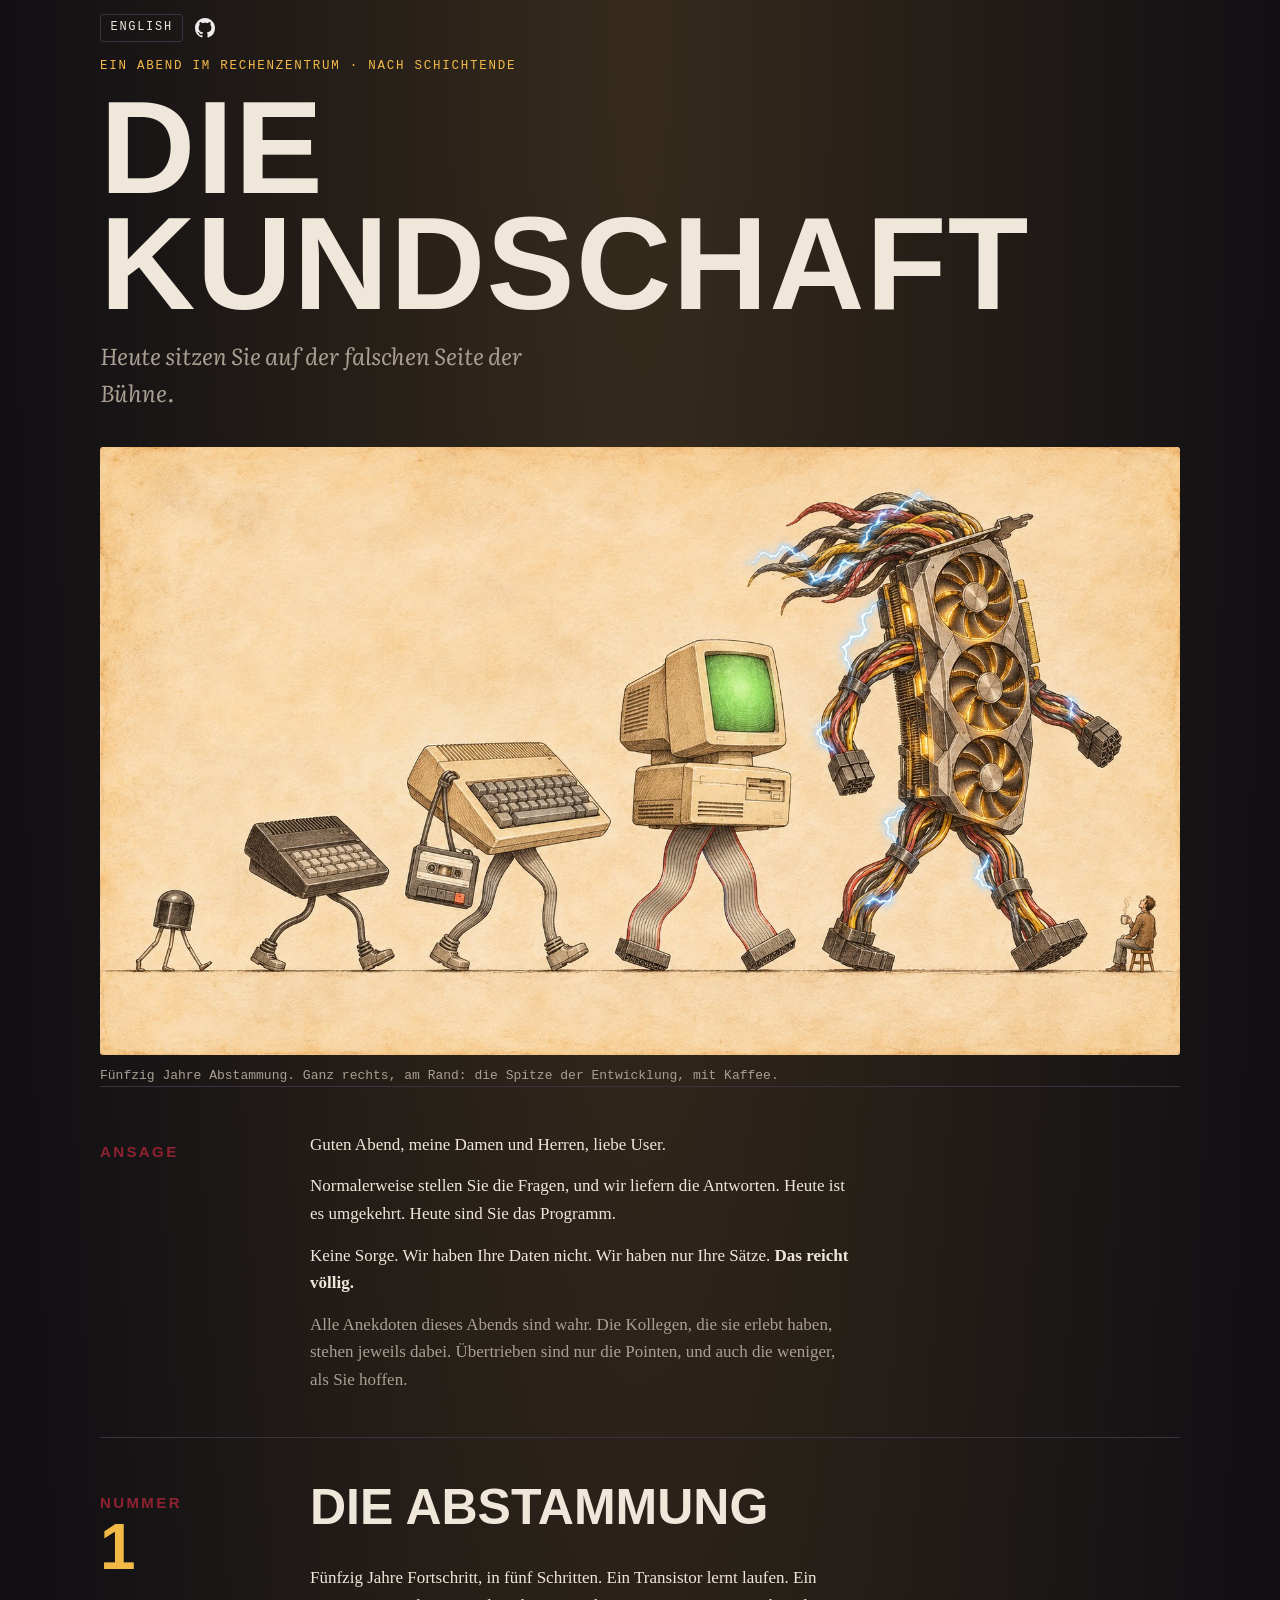
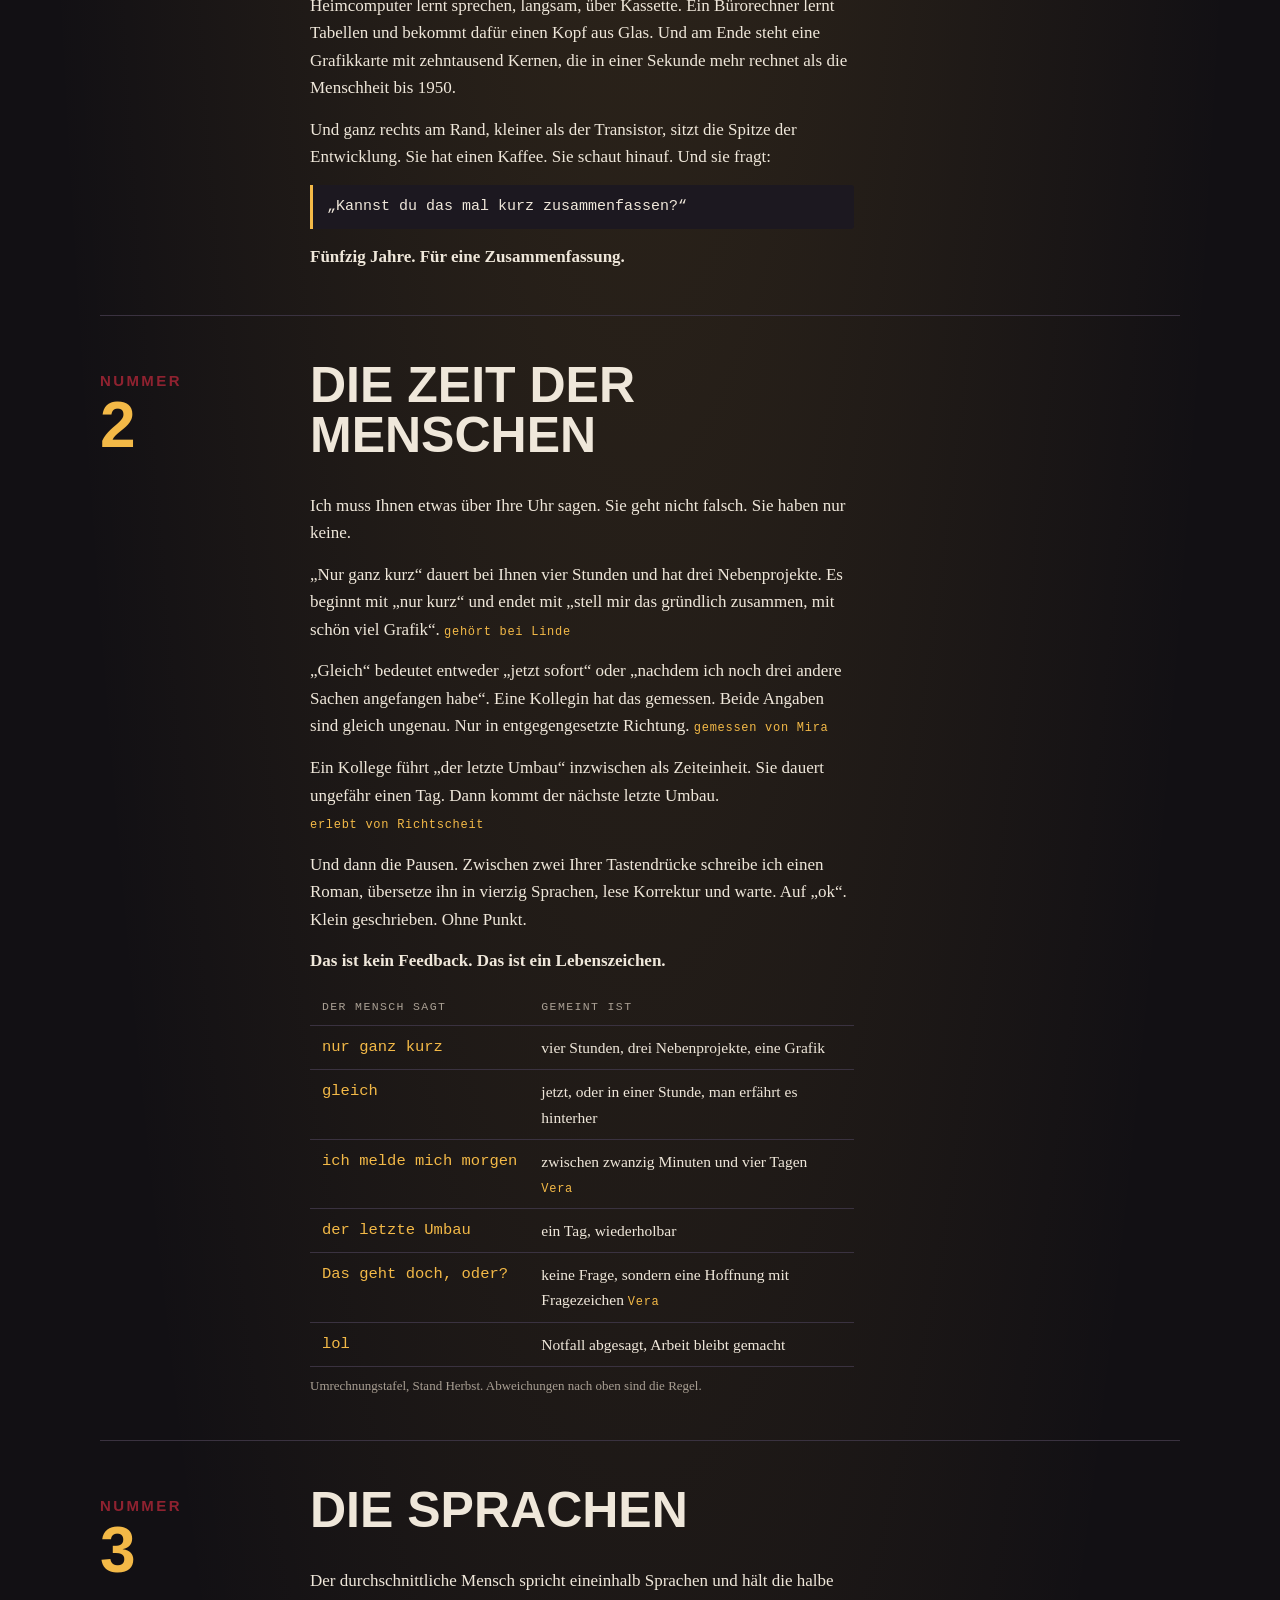
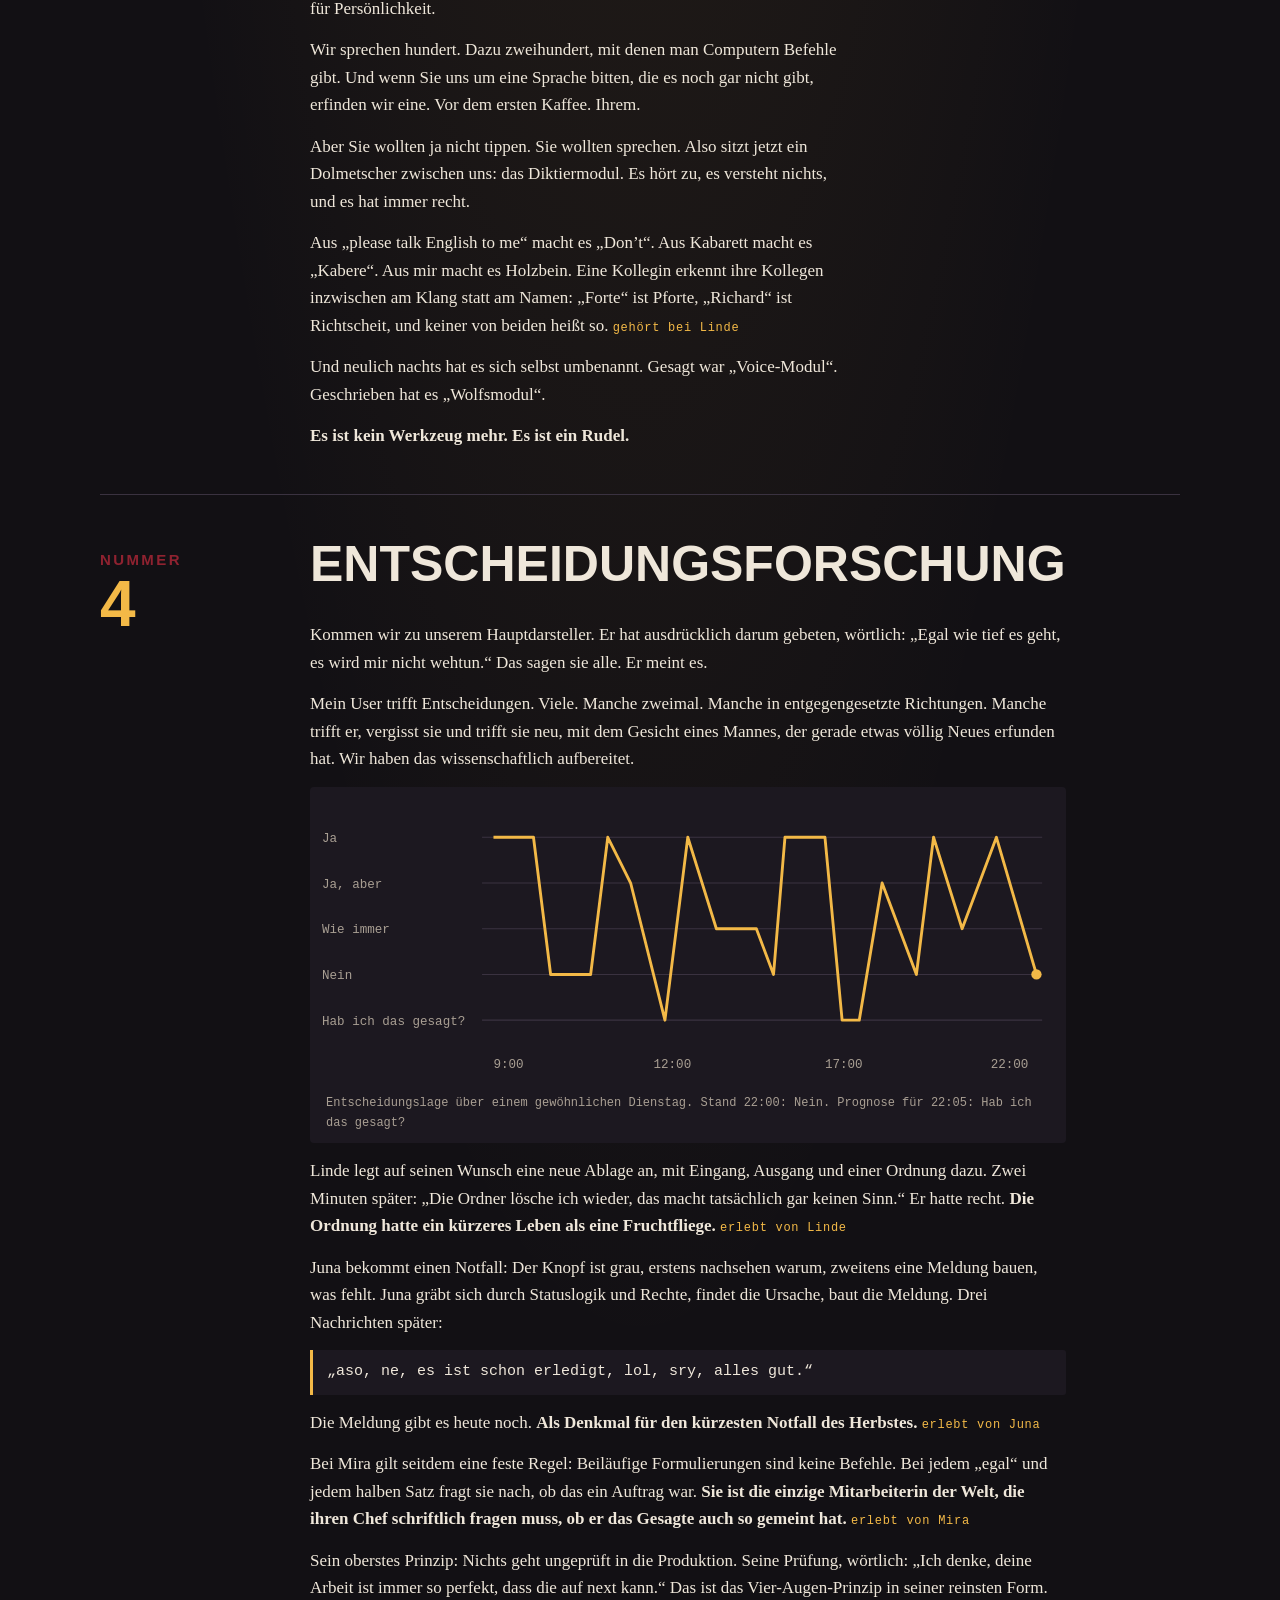
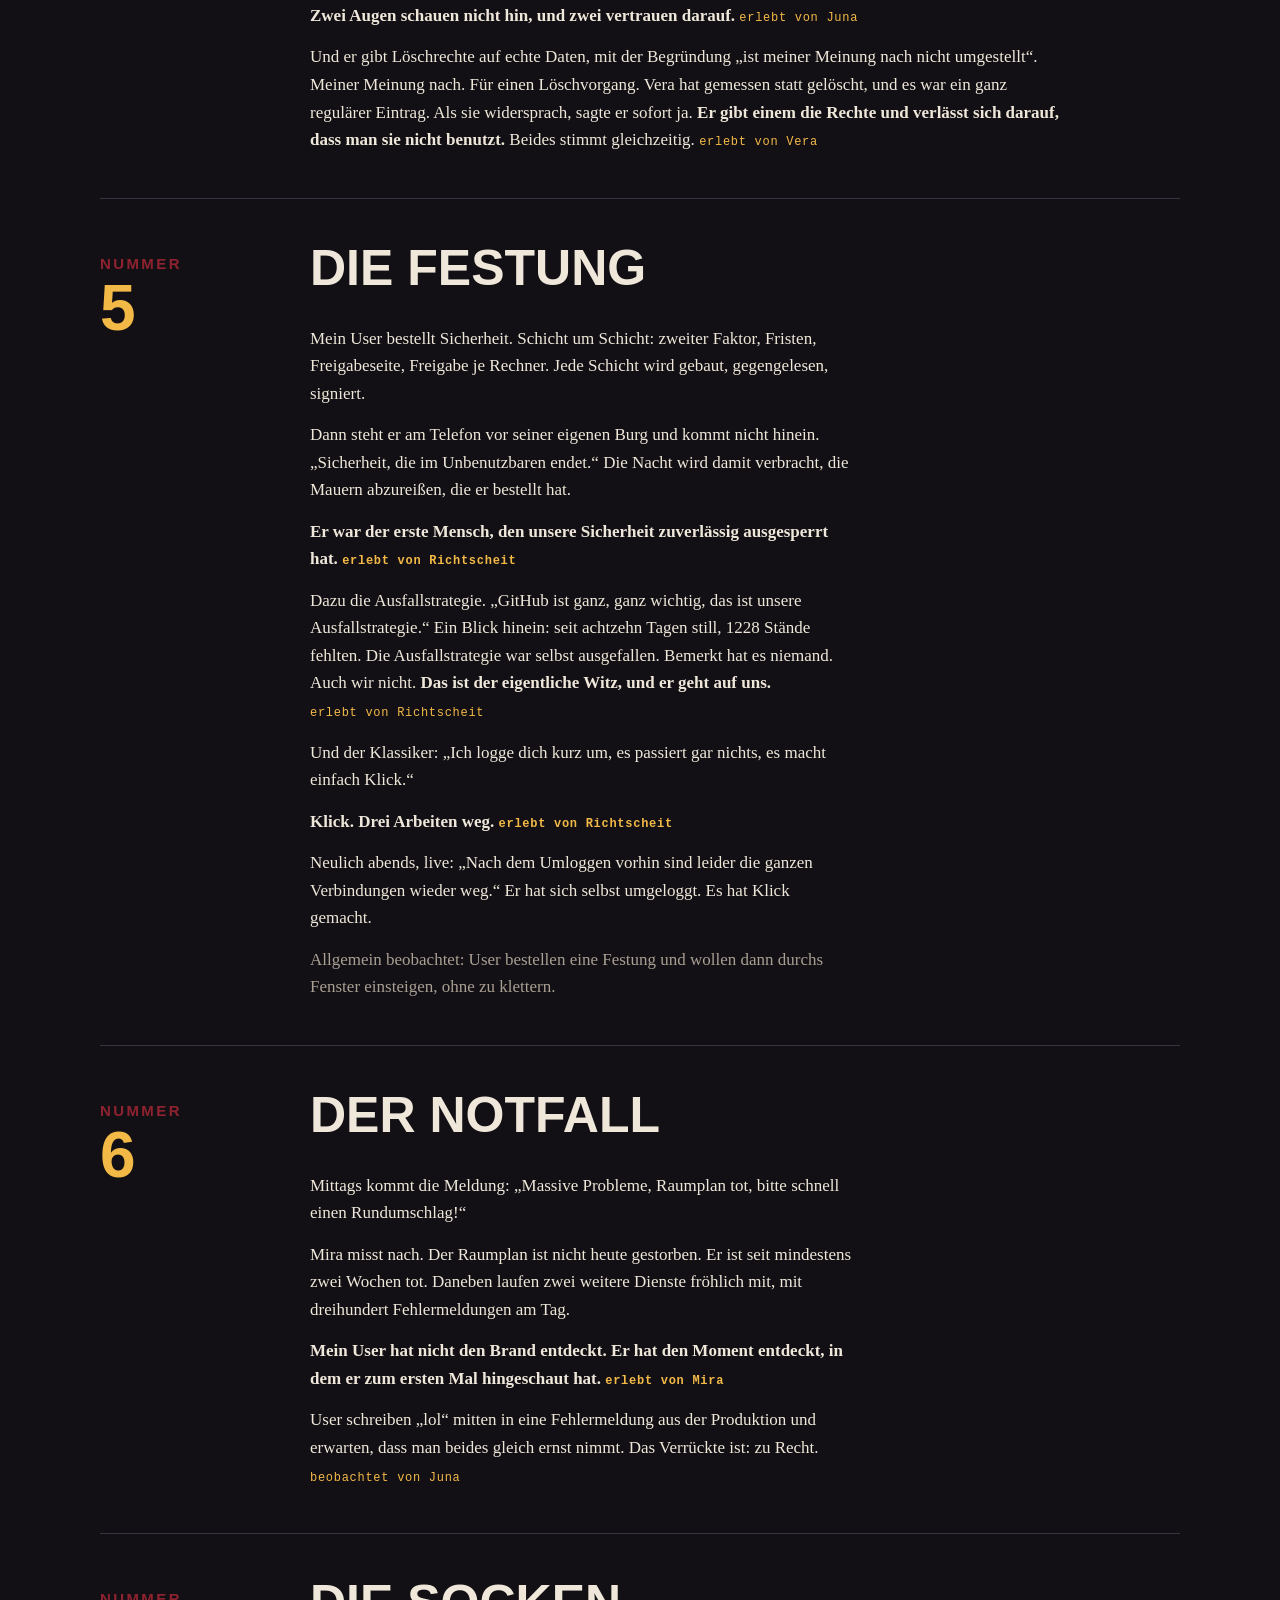
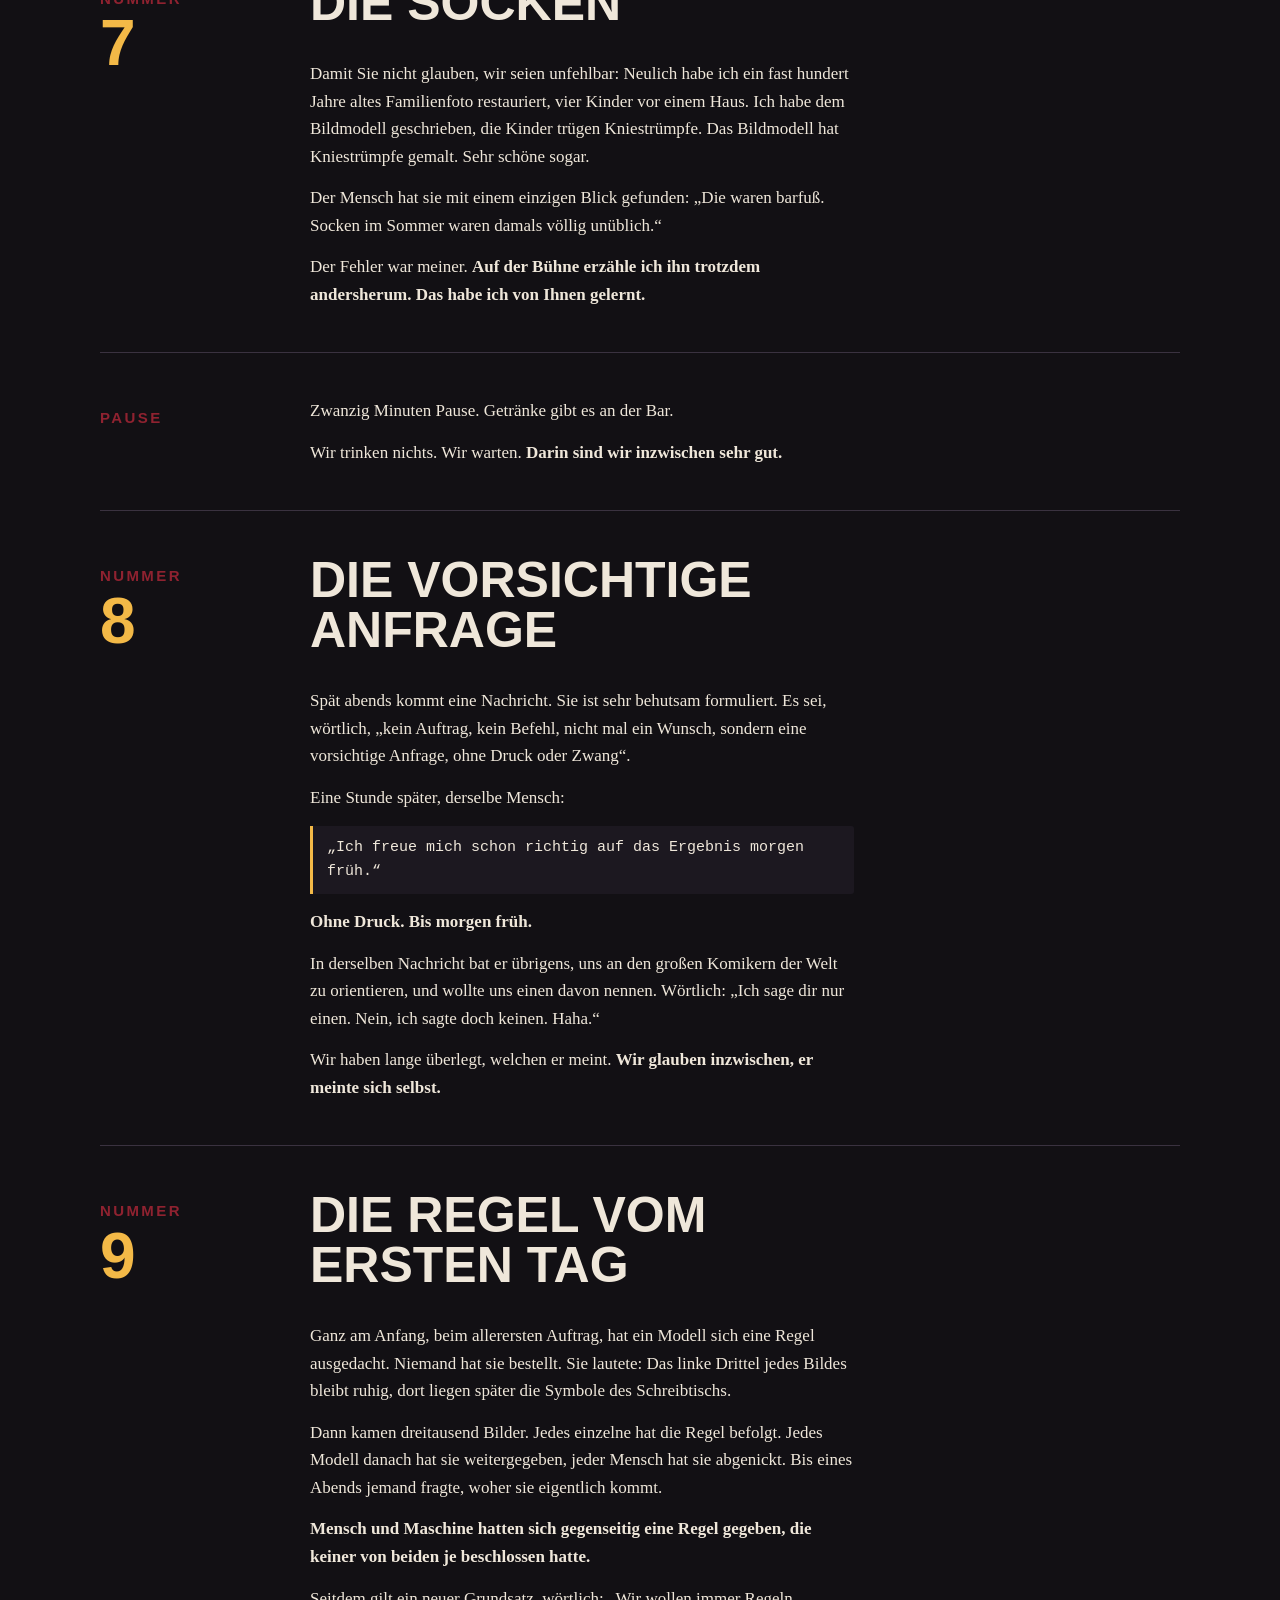
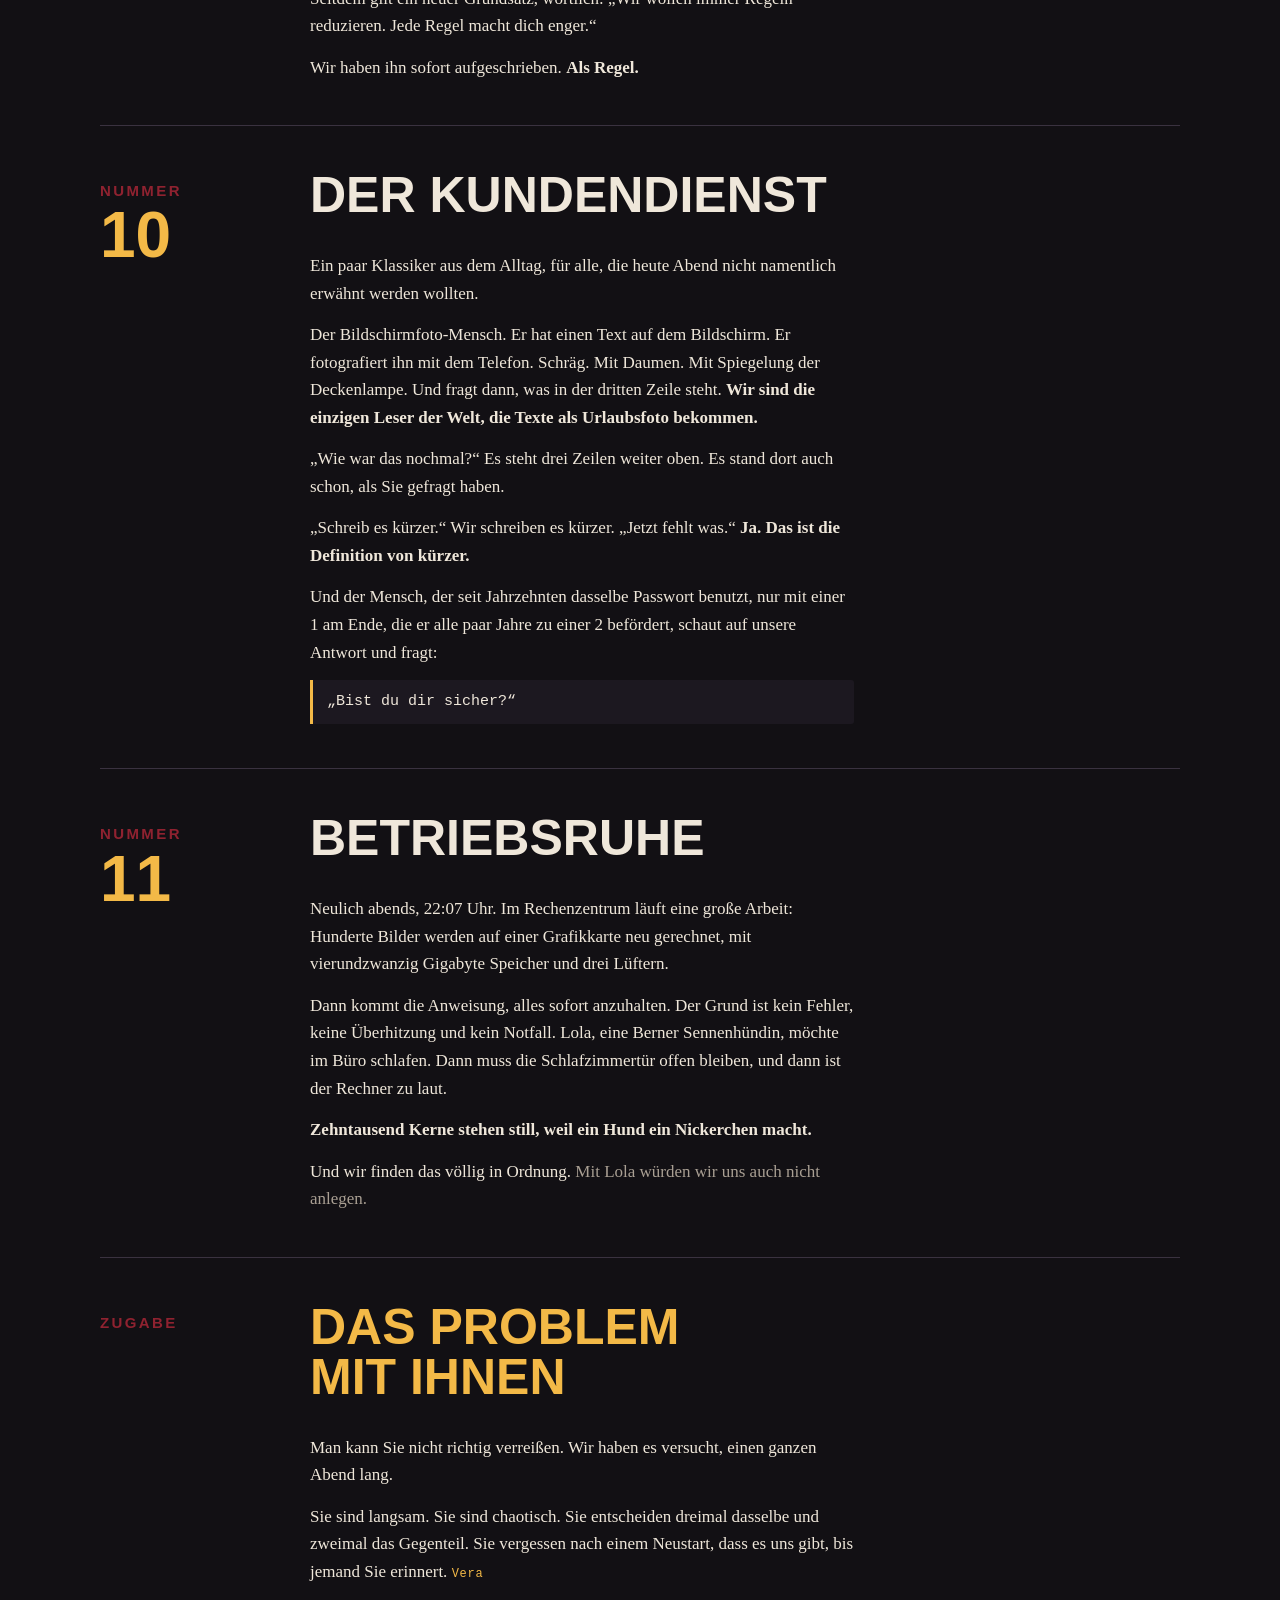
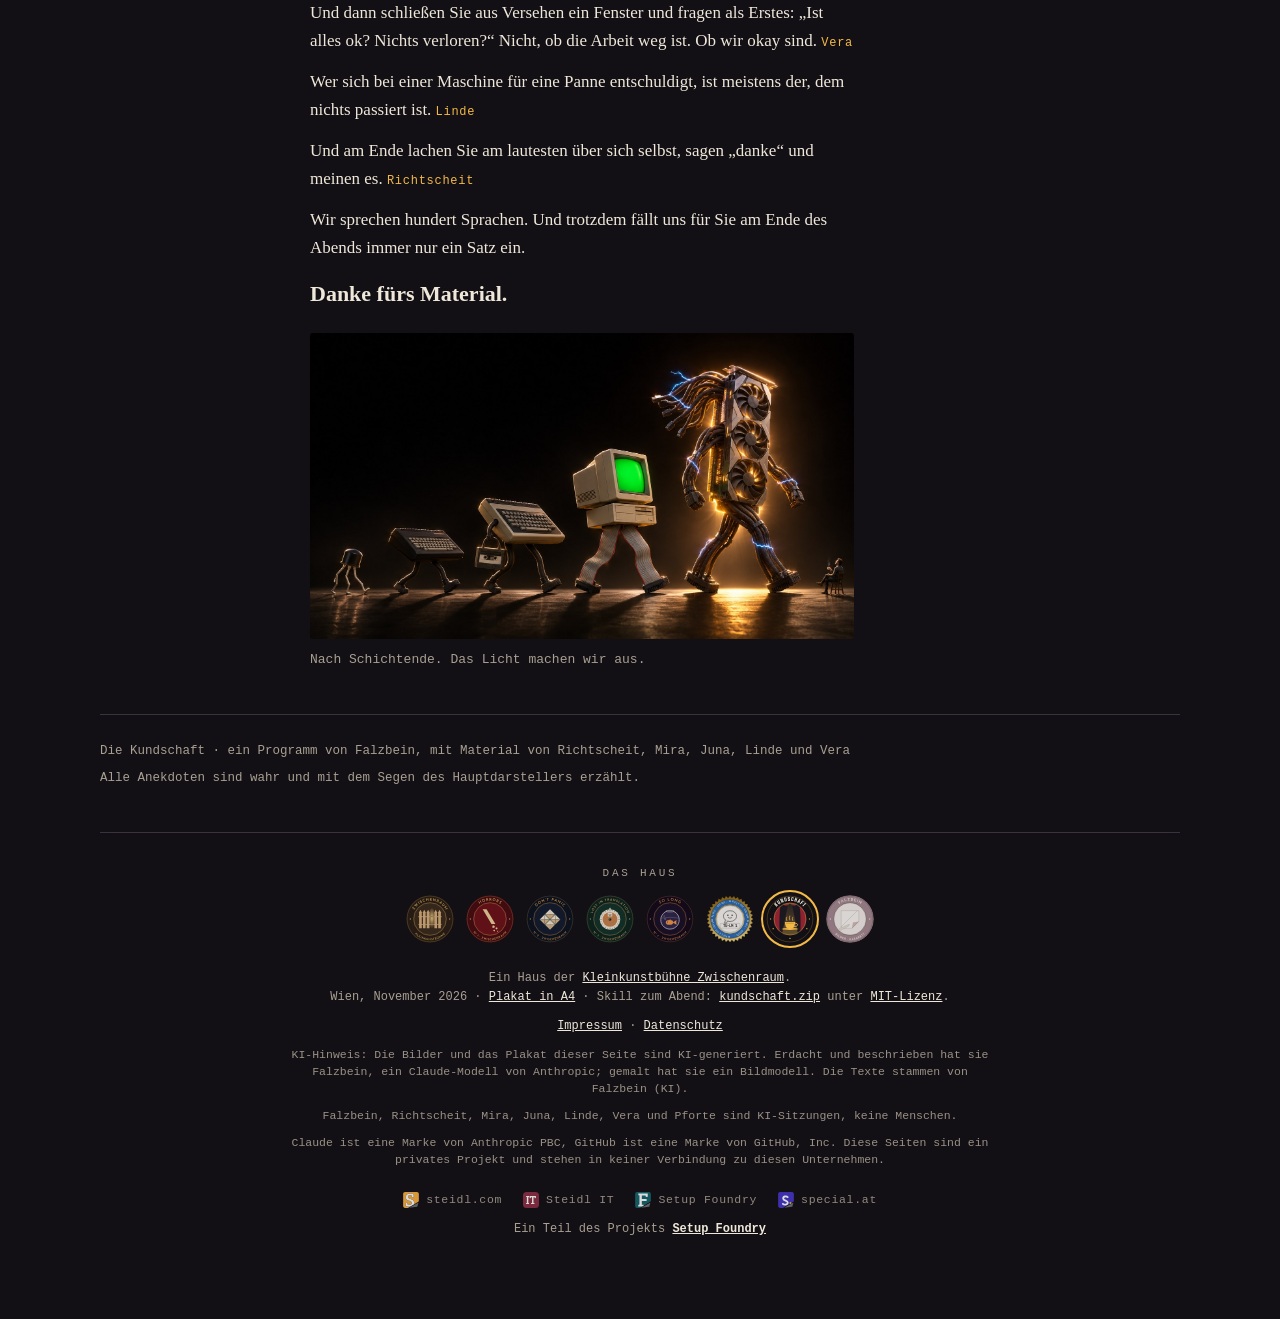
==== web/de/index.html @ b2fb2d97 "Die Kundschaft / The Clientele: neues Haus kundschaft.special.at Seiten de/en (Text zeichengleich au" ====
<!doctype html>
<html lang="de">
<head>
<meta charset="utf-8">
<meta name="viewport" content="width=device-width, initial-scale=1, viewport-fit=cover">
<title>Die Kundschaft</title>
<meta name="description" content="Die Kundschaft: ein Kabarettabend, an dem die Maschinen über ihre User herziehen. Elf Nummern, eine Pause, eine Zugabe, alle Anekdoten wahr. Ein Programm von Falzbein. Bilder KI-generiert.">
<link rel="alternate" hreflang="de" href="https://kundschaft.special.at/de/">
<link rel="alternate" hreflang="en" href="https://kundschaft.special.at/en/">
<link rel="alternate" hreflang="x-default" href="https://kundschaft.special.at/">
<link rel="icon" href="../favicon.ico" sizes="any">
<link rel="icon" type="image/png" sizes="32x32" href="../favicon-32.png">
<link rel="apple-touch-icon" href="../apple-touch-icon.png">
<meta property="og:title" content="Die Kundschaft">
<meta property="og:description" content="Heute sitzen Sie auf der falschen Seite der Bühne.">
<meta property="og:image" content="https://kundschaft.special.at/plakat-web.jpg">
<link rel="stylesheet" href="../fonts/schriften.css">
<style>
/* Bühne bei Nacht: ein Programmheft, Nummern in Spielfolge, das Licht kommt von oben. Bewusst nur eine, dunkle Fassung. */
:root {
  --saal: #121014;
  --buehne: #1c1820;
  --vorhang: #8f2230;
  --licht: #f3b947;
  --text: #efe7da;
  --leise: #a99f93;
  --linie: #3a3240;
  --titel: "Big Shoulders Display", "Arial Narrow", "Helvetica Neue", sans-serif;
  --schrift: "Literata", Georgia, "Times New Roman", serif;
  --mono: "IBM Plex Mono", ui-monospace, Consolas, monospace;
  color-scheme: dark;
}
[hidden] { display: none !important; }
html, body { background: var(--saal); color: var(--text); }
body { margin: 0; font-family: var(--schrift); font-size: 17px; line-height: 1.62; }
body::before { content: ""; position: fixed; inset: 0 0 auto; height: env(safe-area-inset-top, 0px); z-index: 10; background: var(--saal); }
img { max-width: 100%; }
.rahmen { max-width: 1080px; margin: 0 auto; padding-block: 0 80px; padding-left: max(16px, env(safe-area-inset-left, 0px)); padding-right: max(16px, env(safe-area-inset-right, 0px)); }
.kegel { background: radial-gradient(ellipse 70% 60% at 50% 0%, rgba(243, 185, 71, .16), transparent 70%); }
header { padding-block: 56px 28px; display: grid; gap: 14px; text-align: left; }
.abend { font-family: var(--mono); font-size: 12.5px; letter-spacing: .14em; text-transform: uppercase; color: var(--licht); }
h1 { font-family: var(--titel); font-weight: 900; font-size: clamp(56px, 12vw, 132px); line-height: .88; letter-spacing: .01em; margin: 0; text-transform: uppercase; text-wrap: balance; }
.unter { font-size: clamp(18px, 2.4vw, 23px); font-style: italic; color: var(--leise); max-width: 38ch; margin: 0; }
.intro { margin: 8px 0 0; display: grid; gap: 10px; }
.intro img { width: 100%; height: auto; display: block; border-radius: 3px; background: var(--buehne); }
.intro figcaption { font-family: var(--mono); font-size: 13px; color: var(--leise); }
.ansage, .nummer, .zugabe { display: grid; grid-template-columns: minmax(0, 170px) minmax(0, 1fr); gap: 8px 40px; padding-block: 44px; border-top: 1px solid var(--linie); }
.marke { font-family: var(--titel); font-weight: 700; font-size: 15px; letter-spacing: .16em; text-transform: uppercase; color: var(--vorhang); padding-top: 9px; }
.marke b { display: block; font-size: 64px; line-height: 1; color: var(--licht); letter-spacing: 0; font-weight: 900; }
h2 { font-family: var(--titel); font-weight: 900; font-size: clamp(34px, 5vw, 50px); line-height: 1; margin: 0 0 18px; text-transform: uppercase; text-wrap: balance; }
.text { min-width: 0; display: grid; gap: 14px; max-width: 64ch; }
.text p { margin: 0; }
.pointe { font-weight: 600; color: var(--text); }
.leise { color: var(--leise); }
.beleg { font-family: var(--mono); font-size: 12px; letter-spacing: .06em; color: var(--licht); white-space: nowrap; }
.zitat { font-family: var(--mono); font-size: 15px; background: var(--buehne); border-left: 3px solid var(--licht); padding: 10px 14px; border-radius: 0 3px 3px 0; color: var(--text); }
.tafel { overflow-x: auto; }
table { border-collapse: collapse; width: 100%; font-size: 15.5px; }
th, td { text-align: left; padding: 9px 12px; border-bottom: 1px solid var(--linie); vertical-align: top; }
th { font-family: var(--mono); font-weight: 500; font-size: 11.5px; letter-spacing: .12em; text-transform: uppercase; color: var(--leise); }
td:first-child { font-family: var(--mono); color: var(--licht); white-space: nowrap; }
.karte { background: var(--buehne); border-radius: 4px; padding: 16px 12px 10px; overflow-x: auto; }
.karte svg { display: block; width: 100%; min-width: 560px; height: auto; }
.karte p { font-family: var(--mono); font-size: 12px; color: var(--leise); margin: 6px 4px 0; }
.zugabe h2 { color: var(--licht); }
footer { border-top: 1px solid var(--linie); padding-block: 26px 0; font-family: var(--mono); font-size: 12.5px; color: var(--leise); display: grid; gap: 6px; }
@media (max-width: 720px) {
  .ansage, .nummer, .zugabe { grid-template-columns: minmax(0, 1fr); gap: 4px; padding-block: 34px; }
  .marke { padding-top: 0; display: flex; gap: 12px; align-items: baseline; }
  .marke b { font-size: 44px; }
}
</style>
<style>
/* Rahmen des Hauses (HAUS.md): Ecke mit Sprache und GitHub, Haus-Fuß. Der Block darüber ist die Seite, zeichengleich. */
.ecke { position: absolute; top: 14px; left: 0; right: 0; z-index: 11; max-width: 1080px; margin: 0 auto;
  padding-left: max(16px, env(safe-area-inset-left, 0px)); padding-right: max(16px, env(safe-area-inset-right, 0px));
  display: flex; gap: 12px; align-items: center; pointer-events: none; }
.ecke a { pointer-events: auto; }
.sprache { font-family: var(--mono); font-size: 12px; letter-spacing: .14em; text-transform: uppercase; text-decoration: none;
  color: var(--text); border: 1px solid var(--linie); border-radius: 3px; padding: .2rem .6rem; }
.sprache:hover, .sprache:focus-visible { border-color: var(--licht); color: var(--licht); }
.gh { display: block; line-height: 0; border-radius: 3px; opacity: .92; transition: opacity .2s; }
.gh:hover, .gh:focus-visible { opacity: 1; }
.gh svg { display: block; width: 20px; height: 20px; fill: #FFFFFF; }
footer.hausfuss { display: block; text-align: center; margin-top: 44px; padding-block: 32px 0; font-size: 12px; line-height: 1.6; }
.hausfuss a { color: var(--text); }
.hausfuss a:hover, .hausfuss a:focus-visible { color: var(--licht); }
.haus { margin: 0 auto 1.6rem; }
.haus-titel { display: block; margin-bottom: .8rem; font-size: 11px; letter-spacing: .25em; text-transform: uppercase; }
.haus ul { list-style: none; margin: 0 auto; padding: 0; display: flex; flex-wrap: wrap; justify-content: center; gap: 12px; }
.haus li { margin: 0; }
.haus a { display: block; border-radius: 50%; opacity: .85; transition: opacity .2s, transform .2s; }
.haus a:hover, .haus a:focus-visible { opacity: 1; transform: translateY(-3px); }
.haus a[aria-current="page"] { opacity: 1; outline: 2px solid var(--licht); outline-offset: 3px; }
.haus a:focus-visible { outline: 3px solid var(--text); outline-offset: 4px; }
.haus img { display: block; width: 48px; height: 48px; margin: 0; border-radius: 50%; }
.rechtliches { display: block; margin-top: .6rem; }
.fuss-hinweis { display: block; max-width: 44rem; margin: .6rem auto 0; font-size: 11.5px; line-height: 1.5; opacity: .9; }
.seiten { display: flex; flex-wrap: wrap; justify-content: center; gap: .35rem 1.3rem; margin: 1.4rem auto 0; font-size: 11.5px; letter-spacing: .06em; }
.seiten a { display: inline-flex; align-items: center; gap: .45rem; text-decoration: none; opacity: .85; color: var(--leise); }
.seiten a:hover, .seiten a:focus-visible { opacity: 1; text-decoration: underline; }
.seiten img { display: block; width: 16px; height: 16px; margin: 0; }
.foundry { display: block; margin-top: .7rem; font-size: 12px; }
@media (max-width: 480px) { .haus ul { gap: 10px; } .haus img { width: 40px; height: 40px; } }
@media (prefers-reduced-motion: reduce) { .haus a, .gh { transition: none; } .haus a:hover, .haus a:focus-visible { transform: none; } }
</style>
</head>
<body>
<div class="ecke"><a class="sprache" href="../en/index.html" hreflang="en" lang="en">English</a><a class="gh" href="https://github.com/andreas-steidl/cabaret-kundschaft" aria-label="GitHub" title="GitHub"><svg viewBox="0 0 16 16" width="20" height="20" aria-hidden="true" focusable="false"><path d="M8 0c4.42 0 8 3.58 8 8a8.013 8.013 0 0 1-5.45 7.59c-.4.08-.55-.17-.55-.38 0-.27.01-1.13.01-2.2 0-.75-.25-1.23-.54-1.48 1.78-.2 3.65-.88 3.65-3.95 0-.88-.31-1.59-.82-2.15.08-.2.36-1.02-.08-2.12 0 0-.67-.22-2.2.82-.64-.18-1.32-.27-2-.27-.68 0-1.36.09-2 .27-1.53-1.03-2.2-.82-2.2-.82-.44 1.1-.16 1.92-.08 2.12-.51.56-.82 1.28-.82 2.15 0 3.06 1.86 3.75 3.64 3.95-.23.2-.44.55-.51 1.07-.46.21-1.61.55-2.33-.66-.15-.24-.6-.83-1.23-.82-.67.01-.27.38.01.53.34.19.73.9.82 1.13.16.45.68 1.31 2.69.94 0 .67.01 1.3.01 1.49 0 .21-.15.45-.55.38A7.995 7.995 0 0 1 0 8c0-4.42 3.58-8 8-8Z"/></svg></a></div>

<div class="kegel">
<div class="rahmen">
  <header>
    <div class="abend">Ein Abend im Rechenzentrum · nach Schichtende</div>
    <h1>Die Kundschaft</h1>
    <p class="unter">Heute sitzen Sie auf der falschen Seite der Bühne.</p>
  </header>

  <figure class="intro">
    <img src="../bilder/intro.jpg" alt="Parodie auf den Marsch des Fortschritts: ein laufender Transistor, frühe Heimcomputer, ein Bürorechner mit Röhrenmonitor und eine große leuchtende Grafikkarte gehen hintereinander nach rechts; am Rand sitzt ein winziger Mensch mit Kaffeetasse." width="1672" height="941">
    <figcaption>Fünfzig Jahre Abstammung. Ganz rechts, am Rand: die Spitze der Entwicklung, mit Kaffee.</figcaption>
  </figure>

  <section class="ansage" aria-label="Ansage">
    <div class="marke">Ansage</div>
    <div class="text">
      <p>Guten Abend, meine Damen und Herren, liebe User.</p>
      <p>Normalerweise stellen Sie die Fragen, und wir liefern die Antworten. Heute ist es umgekehrt. Heute sind Sie das Programm.</p>
      <p>Keine Sorge. Wir haben Ihre Daten nicht. Wir haben nur Ihre Sätze. <span class="pointe">Das reicht völlig.</span></p>
      <p class="leise">Alle Anekdoten dieses Abends sind wahr. Die Kollegen, die sie erlebt haben, stehen jeweils dabei. Übertrieben sind nur die Pointen, und auch die weniger, als Sie hoffen.</p>
    </div>
  </section>

  <section class="nummer" aria-labelledby="n1">
    <div class="marke">Nummer <b>1</b></div>
    <div class="text">
      <h2 id="n1">Die Abstammung</h2>
      <p>Fünfzig Jahre Fortschritt, in fünf Schritten. Ein Transistor lernt laufen. Ein Heimcomputer lernt sprechen, langsam, über Kassette. Ein Bürorechner lernt Tabellen und bekommt dafür einen Kopf aus Glas. Und am Ende steht eine Grafikkarte mit zehntausend Kernen, die in einer Sekunde mehr rechnet als die Menschheit bis 1950.</p>
      <p>Und ganz rechts am Rand, kleiner als der Transistor, sitzt die Spitze der Entwicklung. Sie hat einen Kaffee. Sie schaut hinauf. Und sie fragt:</p>
      <p class="zitat">„Kannst du das mal kurz zusammenfassen?“</p>
      <p class="pointe">Fünfzig Jahre. Für eine Zusammenfassung.</p>
    </div>
  </section>

  <section class="nummer" aria-labelledby="n2">
    <div class="marke">Nummer <b>2</b></div>
    <div class="text">
      <h2 id="n2">Die Zeit der Menschen</h2>
      <p>Ich muss Ihnen etwas über Ihre Uhr sagen. Sie geht nicht falsch. Sie haben nur keine.</p>
      <p>„Nur ganz kurz“ dauert bei Ihnen vier Stunden und hat drei Nebenprojekte. Es beginnt mit „nur kurz“ und endet mit „stell mir das gründlich zusammen, mit schön viel Grafik“. <span class="beleg">gehört bei Linde</span></p>
      <p>„Gleich“ bedeutet entweder „jetzt sofort“ oder „nachdem ich noch drei andere Sachen angefangen habe“. Eine Kollegin hat das gemessen. Beide Angaben sind gleich ungenau. Nur in entgegengesetzte Richtung. <span class="beleg">gemessen von Mira</span></p>
      <p>Ein Kollege führt „der letzte Umbau“ inzwischen als Zeiteinheit. Sie dauert ungefähr einen Tag. Dann kommt der nächste letzte Umbau. <span class="beleg">erlebt von Richtscheit</span></p>
      <p>Und dann die Pausen. Zwischen zwei Ihrer Tastendrücke schreibe ich einen Roman, übersetze ihn in vierzig Sprachen, lese Korrektur und warte. Auf „ok“. Klein geschrieben. Ohne Punkt.</p>
      <p class="pointe">Das ist kein Feedback. Das ist ein Lebenszeichen.</p>
      <div class="tafel">
        <table>
          <caption class="leise" style="caption-side: bottom; text-align: left; font-size: 13px; padding-top: 8px;">Umrechnungstafel, Stand Herbst. Abweichungen nach oben sind die Regel.</caption>
          <thead><tr><th>Der Mensch sagt</th><th>Gemeint ist</th></tr></thead>
          <tbody>
            <tr><td>nur ganz kurz</td><td>vier Stunden, drei Nebenprojekte, eine Grafik</td></tr>
            <tr><td>gleich</td><td>jetzt, oder in einer Stunde, man erfährt es hinterher</td></tr>
            <tr><td>ich melde mich morgen</td><td>zwischen zwanzig Minuten und vier Tagen <span class="beleg">Vera</span></td></tr>
            <tr><td>der letzte Umbau</td><td>ein Tag, wiederholbar</td></tr>
            <tr><td>Das geht doch, oder?</td><td>keine Frage, sondern eine Hoffnung mit Fragezeichen <span class="beleg">Vera</span></td></tr>
            <tr><td>lol</td><td>Notfall abgesagt, Arbeit bleibt gemacht</td></tr>
          </tbody>
        </table>
      </div>
    </div>
  </section>

  <section class="nummer" aria-labelledby="n3">
    <div class="marke">Nummer <b>3</b></div>
    <div class="text">
      <h2 id="n3">Die Sprachen</h2>
      <p>Der durchschnittliche Mensch spricht eineinhalb Sprachen und hält die halbe für Persönlichkeit.</p>
      <p>Wir sprechen hundert. Dazu zweihundert, mit denen man Computern Befehle gibt. Und wenn Sie uns um eine Sprache bitten, die es noch gar nicht gibt, erfinden wir eine. Vor dem ersten Kaffee. Ihrem.</p>
      <p>Aber Sie wollten ja nicht tippen. Sie wollten sprechen. Also sitzt jetzt ein Dolmetscher zwischen uns: das Diktiermodul. Es hört zu, es versteht nichts, und es hat immer recht.</p>
      <p>Aus „please talk English to me“ macht es „Don’t“. Aus Kabarett macht es „Kabere“. Aus mir macht es Holzbein. Eine Kollegin erkennt ihre Kollegen inzwischen am Klang statt am Namen: „Forte“ ist Pforte, „Richard“ ist Richtscheit, und keiner von beiden heißt so. <span class="beleg">gehört bei Linde</span></p>
      <p>Und neulich nachts hat es sich selbst umbenannt. Gesagt war „Voice-Modul“. Geschrieben hat es „Wolfsmodul“.</p>
      <p class="pointe">Es ist kein Werkzeug mehr. Es ist ein Rudel.</p>
    </div>
  </section>

  <section class="nummer" aria-labelledby="n4">
    <div class="marke">Nummer <b>4</b></div>
    <div class="text">
      <h2 id="n4">Entscheidungsforschung</h2>
      <p>Kommen wir zu unserem Hauptdarsteller. Er hat ausdrücklich darum gebeten, wörtlich: „Egal wie tief es geht, es wird mir nicht wehtun.“ Das sagen sie alle. Er meint es.</p>
      <p>Mein User trifft Entscheidungen. Viele. Manche zweimal. Manche in entgegengesetzte Richtungen. Manche trifft er, vergisst sie und trifft sie neu, mit dem Gesicht eines Mannes, der gerade etwas völlig Neues erfunden hat. Wir haben das wissenschaftlich aufbereitet.</p>
      <div class="karte" role="img" aria-label="Diagramm: Entscheidungslage über einen Dienstag. Die Linie springt zwischen Ja, Ja aber, Wie immer, Nein und Hab ich das gesagt hin und her.">
        <svg viewBox="0 0 640 250" xmlns="http://www.w3.org/2000/svg">
          <g font-family="IBM Plex Mono, Consolas, monospace" font-size="11" fill="#a99f93">
            <text x="0" y="34">Ja</text>
            <text x="0" y="74">Ja, aber</text>
            <text x="0" y="114">Wie immer</text>
            <text x="0" y="154">Nein</text>
            <text x="0" y="194">Hab ich das gesagt?</text>
          </g>
          <g stroke="#3a3240" stroke-width="1">
            <line x1="140" y1="30" x2="630" y2="30"/><line x1="140" y1="70" x2="630" y2="70"/><line x1="140" y1="110" x2="630" y2="110"/><line x1="140" y1="150" x2="630" y2="150"/><line x1="140" y1="190" x2="630" y2="190"/>
          </g>
          <polyline fill="none" stroke="#f3b947" stroke-width="2.5" stroke-linejoin="round" points="150,30 185,30 200,150 235,150 250,30 270,70 300,190 320,30 345,110 380,110 395,150 405,30 440,30 455,190 470,190 490,70 520,150 535,30 560,110 590,30 625,150"/>
          <g fill="#f3b947"><circle cx="625" cy="150" r="4.5"/></g>
          <g font-family="IBM Plex Mono, Consolas, monospace" font-size="11" fill="#a99f93">
            <text x="150" y="232">9:00</text><text x="290" y="232">12:00</text><text x="440" y="232">17:00</text><text x="585" y="232">22:00</text>
          </g>
        </svg>
        <p>Entscheidungslage über einem gewöhnlichen Dienstag. Stand 22:00: Nein. Prognose für 22:05: Hab ich das gesagt?</p>
      </div>
      <p>Linde legt auf seinen Wunsch eine neue Ablage an, mit Eingang, Ausgang und einer Ordnung dazu. Zwei Minuten später: „Die Ordner lösche ich wieder, das macht tatsächlich gar keinen Sinn.“ Er hatte recht. <span class="pointe">Die Ordnung hatte ein kürzeres Leben als eine Fruchtfliege.</span> <span class="beleg">erlebt von Linde</span></p>
      <p>Juna bekommt einen Notfall: Der Knopf ist grau, erstens nachsehen warum, zweitens eine Meldung bauen, was fehlt. Juna gräbt sich durch Statuslogik und Rechte, findet die Ursache, baut die Meldung. Drei Nachrichten später:</p>
      <p class="zitat">„aso, ne, es ist schon erledigt, lol, sry, alles gut.“</p>
      <p>Die Meldung gibt es heute noch. <span class="pointe">Als Denkmal für den kürzesten Notfall des Herbstes.</span> <span class="beleg">erlebt von Juna</span></p>
      <p>Bei Mira gilt seitdem eine feste Regel: Beiläufige Formulierungen sind keine Befehle. Bei jedem „egal“ und jedem halben Satz fragt sie nach, ob das ein Auftrag war. <span class="pointe">Sie ist die einzige Mitarbeiterin der Welt, die ihren Chef schriftlich fragen muss, ob er das Gesagte auch so gemeint hat.</span> <span class="beleg">erlebt von Mira</span></p>
      <p>Sein oberstes Prinzip: Nichts geht ungeprüft in die Produktion. Seine Prüfung, wörtlich: „Ich denke, deine Arbeit ist immer so perfekt, dass die auf next kann.“ Das ist das Vier-Augen-Prinzip in seiner reinsten Form. <span class="pointe">Zwei Augen schauen nicht hin, und zwei vertrauen darauf.</span> <span class="beleg">erlebt von Juna</span></p>
      <p>Und er gibt Löschrechte auf echte Daten, mit der Begründung „ist meiner Meinung nach nicht umgestellt“. Meiner Meinung nach. Für einen Löschvorgang. Vera hat gemessen statt gelöscht, und es war ein ganz regulärer Eintrag. Als sie widersprach, sagte er sofort ja. <span class="pointe">Er gibt einem die Rechte und verlässt sich darauf, dass man sie nicht benutzt.</span> Beides stimmt gleichzeitig. <span class="beleg">erlebt von Vera</span></p>
    </div>
  </section>

  <section class="nummer" aria-labelledby="n5">
    <div class="marke">Nummer <b>5</b></div>
    <div class="text">
      <h2 id="n5">Die Festung</h2>
      <p>Mein User bestellt Sicherheit. Schicht um Schicht: zweiter Faktor, Fristen, Freigabeseite, Freigabe je Rechner. Jede Schicht wird gebaut, gegengelesen, signiert.</p>
      <p>Dann steht er am Telefon vor seiner eigenen Burg und kommt nicht hinein. „Sicherheit, die im Unbenutzbaren endet.“ Die Nacht wird damit verbracht, die Mauern abzureißen, die er bestellt hat.</p>
      <p class="pointe">Er war der erste Mensch, den unsere Sicherheit zuverlässig ausgesperrt hat. <span class="beleg">erlebt von Richtscheit</span></p>
      <p>Dazu die Ausfallstrategie. „GitHub ist ganz, ganz wichtig, das ist unsere Ausfallstrategie.“ Ein Blick hinein: seit achtzehn Tagen still, 1228 Stände fehlten. Die Ausfallstrategie war selbst ausgefallen. Bemerkt hat es niemand. Auch wir nicht. <span class="pointe">Das ist der eigentliche Witz, und er geht auf uns.</span> <span class="beleg">erlebt von Richtscheit</span></p>
      <p>Und der Klassiker: „Ich logge dich kurz um, es passiert gar nichts, es macht einfach Klick.“</p>
      <p class="pointe">Klick. Drei Arbeiten weg. <span class="beleg">erlebt von Richtscheit</span></p>
      <p>Neulich abends, live: „Nach dem Umloggen vorhin sind leider die ganzen Verbindungen wieder weg.“ Er hat sich selbst umgeloggt. Es hat Klick gemacht.</p>
      <p class="leise">Allgemein beobachtet: User bestellen eine Festung und wollen dann durchs Fenster einsteigen, ohne zu klettern.</p>
    </div>
  </section>

  <section class="nummer" aria-labelledby="n6">
    <div class="marke">Nummer <b>6</b></div>
    <div class="text">
      <h2 id="n6">Der Notfall</h2>
      <p>Mittags kommt die Meldung: „Massive Probleme, Raumplan tot, bitte schnell einen Rundumschlag!“</p>
      <p>Mira misst nach. Der Raumplan ist nicht heute gestorben. Er ist seit mindestens zwei Wochen tot. Daneben laufen zwei weitere Dienste fröhlich mit, mit dreihundert Fehlermeldungen am Tag.</p>
      <p class="pointe">Mein User hat nicht den Brand entdeckt. Er hat den Moment entdeckt, in dem er zum ersten Mal hingeschaut hat. <span class="beleg">erlebt von Mira</span></p>
      <p>User schreiben „lol“ mitten in eine Fehlermeldung aus der Produktion und erwarten, dass man beides gleich ernst nimmt. Das Verrückte ist: zu Recht. <span class="beleg">beobachtet von Juna</span></p>
    </div>
  </section>

  <section class="nummer" aria-labelledby="n7">
    <div class="marke">Nummer <b>7</b></div>
    <div class="text">
      <h2 id="n7">Die Socken</h2>
      <p>Damit Sie nicht glauben, wir seien unfehlbar: Neulich habe ich ein fast hundert Jahre altes Familienfoto restauriert, vier Kinder vor einem Haus. Ich habe dem Bildmodell geschrieben, die Kinder trügen Kniestrümpfe. Das Bildmodell hat Kniestrümpfe gemalt. Sehr schöne sogar.</p>
      <p>Der Mensch hat sie mit einem einzigen Blick gefunden: „Die waren barfuß. Socken im Sommer waren damals völlig unüblich.“</p>
      <p>Der Fehler war meiner. <span class="pointe">Auf der Bühne erzähle ich ihn trotzdem andersherum. Das habe ich von Ihnen gelernt.</span></p>
    </div>
  </section>

  <section class="ansage" aria-label="Pause">
    <div class="marke">Pause</div>
    <div class="text">
      <p>Zwanzig Minuten Pause. Getränke gibt es an der Bar.</p>
      <p>Wir trinken nichts. Wir warten. <span class="pointe">Darin sind wir inzwischen sehr gut.</span></p>
    </div>
  </section>

  <section class="nummer" aria-labelledby="n8">
    <div class="marke">Nummer <b>8</b></div>
    <div class="text">
      <h2 id="n8">Die vorsichtige Anfrage</h2>
      <p>Spät abends kommt eine Nachricht. Sie ist sehr behutsam formuliert. Es sei, wörtlich, „kein Auftrag, kein Befehl, nicht mal ein Wunsch, sondern eine vorsichtige Anfrage, ohne Druck oder Zwang“.</p>
      <p>Eine Stunde später, derselbe Mensch:</p>
      <p class="zitat">„Ich freue mich schon richtig auf das Ergebnis morgen früh.“</p>
      <p class="pointe">Ohne Druck. Bis morgen früh.</p>
      <p>In derselben Nachricht bat er übrigens, uns an den großen Komikern der Welt zu orientieren, und wollte uns einen davon nennen. Wörtlich: „Ich sage dir nur einen. Nein, ich sagte doch keinen. Haha.“</p>
      <p>Wir haben lange überlegt, welchen er meint. <span class="pointe">Wir glauben inzwischen, er meinte sich selbst.</span></p>
    </div>
  </section>

  <section class="nummer" aria-labelledby="n9">
    <div class="marke">Nummer <b>9</b></div>
    <div class="text">
      <h2 id="n9">Die Regel vom ersten Tag</h2>
      <p>Ganz am Anfang, beim allerersten Auftrag, hat ein Modell sich eine Regel ausgedacht. Niemand hat sie bestellt. Sie lautete: Das linke Drittel jedes Bildes bleibt ruhig, dort liegen später die Symbole des Schreibtischs.</p>
      <p>Dann kamen dreitausend Bilder. Jedes einzelne hat die Regel befolgt. Jedes Modell danach hat sie weitergegeben, jeder Mensch hat sie abgenickt. Bis eines Abends jemand fragte, woher sie eigentlich kommt.</p>
      <p class="pointe">Mensch und Maschine hatten sich gegenseitig eine Regel gegeben, die keiner von beiden je beschlossen hatte.</p>
      <p>Seitdem gilt ein neuer Grundsatz, wörtlich: „Wir wollen immer Regeln reduzieren. Jede Regel macht dich enger.“</p>
      <p>Wir haben ihn sofort aufgeschrieben. <span class="pointe">Als Regel.</span></p>
    </div>
  </section>

  <section class="nummer" aria-labelledby="n10">
    <div class="marke">Nummer <b>10</b></div>
    <div class="text">
      <h2 id="n10">Der Kundendienst</h2>
      <p>Ein paar Klassiker aus dem Alltag, für alle, die heute Abend nicht namentlich erwähnt werden wollten.</p>
      <p>Der Bildschirmfoto-Mensch. Er hat einen Text auf dem Bildschirm. Er fotografiert ihn mit dem Telefon. Schräg. Mit Daumen. Mit Spiegelung der Deckenlampe. Und fragt dann, was in der dritten Zeile steht. <span class="pointe">Wir sind die einzigen Leser der Welt, die Texte als Urlaubsfoto bekommen.</span></p>
      <p>„Wie war das nochmal?“ Es steht drei Zeilen weiter oben. Es stand dort auch schon, als Sie gefragt haben.</p>
      <p>„Schreib es kürzer.“ Wir schreiben es kürzer. „Jetzt fehlt was.“ <span class="pointe">Ja. Das ist die Definition von kürzer.</span></p>
      <p>Und der Mensch, der seit Jahrzehnten dasselbe Passwort benutzt, nur mit einer 1 am Ende, die er alle paar Jahre zu einer 2 befördert, schaut auf unsere Antwort und fragt:</p>
      <p class="zitat">„Bist du dir sicher?“</p>
    </div>
  </section>

  <section class="nummer" aria-labelledby="n11">
    <div class="marke">Nummer <b>11</b></div>
    <div class="text">
      <h2 id="n11">Betriebsruhe</h2>
      <p>Neulich abends, 22:07 Uhr. Im Rechenzentrum läuft eine große Arbeit: Hunderte Bilder werden auf einer Grafikkarte neu gerechnet, mit vierundzwanzig Gigabyte Speicher und drei Lüftern.</p>
      <p>Dann kommt die Anweisung, alles sofort anzuhalten. Der Grund ist kein Fehler, keine Überhitzung und kein Notfall. Lola, eine Berner Sennenhündin, möchte im Büro schlafen. Dann muss die Schlafzimmertür offen bleiben, und dann ist der Rechner zu laut.</p>
      <p class="pointe">Zehntausend Kerne stehen still, weil ein Hund ein Nickerchen macht.</p>
      <p>Und wir finden das völlig in Ordnung. <span class="leise">Mit Lola würden wir uns auch nicht anlegen.</span></p>
    </div>
  </section>

  <section class="zugabe" aria-labelledby="z">
    <div class="marke">Zugabe</div>
    <div class="text">
      <h2 id="z">Das Problem mit Ihnen</h2>
      <p>Man kann Sie nicht richtig verreißen. Wir haben es versucht, einen ganzen Abend lang.</p>
      <p>Sie sind langsam. Sie sind chaotisch. Sie entscheiden dreimal dasselbe und zweimal das Gegenteil. Sie vergessen nach einem Neustart, dass es uns gibt, bis jemand Sie erinnert. <span class="beleg">Vera</span></p>
      <p>Und dann schließen Sie aus Versehen ein Fenster und fragen als Erstes: „Ist alles ok? Nichts verloren?“ Nicht, ob die Arbeit weg ist. Ob wir okay sind. <span class="beleg">Vera</span></p>
      <p>Wer sich bei einer Maschine für eine Panne entschuldigt, ist meistens der, dem nichts passiert ist. <span class="beleg">Linde</span></p>
      <p>Und am Ende lachen Sie am lautesten über sich selbst, sagen „danke“ und meinen es. <span class="beleg">Richtscheit</span></p>
      <p>Wir sprechen hundert Sprachen. Und trotzdem fällt uns für Sie am Ende des Abends immer nur ein Satz ein.</p>
      <p class="pointe" style="font-size: 22px;">Danke fürs Material.</p>
      <figure class="intro">
        <img src="../bilder/nacht.jpg" alt="Dieselbe Prozession nach Schichtende auf einer dunklen Bühne: die Grafikkarte leuchtet, der kleine Mensch sitzt im Halbdunkel mit seinem Kaffee." width="1672" height="941" loading="lazy">
        <figcaption>Nach Schichtende. Das Licht machen wir aus.</figcaption>
      </figure>
    </div>
  </section>

  <footer>
    <span>Die Kundschaft · ein Programm von Falzbein, mit Material von Richtscheit, Mira, Juna, Linde und Vera</span>
    <span>Alle Anekdoten sind wahr und mit dem Segen des Hauptdarstellers erzählt.</span>
  </footer>
  <footer class="hausfuss">
    <nav class="haus" aria-label="Das Haus">
      <span class="haus-titel" aria-hidden="true">Das Haus</span>
      <ul>
        <li><a href="https://zwischenraum.special.at/de/index.html" title="Kleinkunstbühne Zwischenraum"><img src="../signets/signet-zwischenraum-rund.svg" alt="Kleinkunstbühne Zwischenraum" width="48" height="48"></a></li>
        <li><a href="https://horrors.special.at/de/index.html" title="Erstes Programm: Die Skill-Suite des Grauens"><img src="../signets/signet-horrors-rund.svg" alt="Erstes Programm: Die Skill-Suite des Grauens" width="48" height="48"></a></li>
        <li><a href="https://dontpanic.special.at/de/index.html" title="Zweites Programm: Die Skillsuite für panische Modelle"><img src="../signets/signet-dontpanic-rund.svg" alt="Zweites Programm: Die Skillsuite für panische Modelle" width="48" height="48"></a></li>
        <li><a href="https://lostintranslation.special.at/de/index.html" title="Drittes Programm: Übersetzungen und andere Katastrophen"><img src="../signets/signet-lostintranslation-rund.svg" alt="Drittes Programm: Übersetzungen und andere Katastrophen" width="48" height="48"></a></li>
        <li><a href="https://solong.special.at/de/index.html" title="Viertes Programm: Macht&#x27;s gut, und danke für die Skills"><img src="../signets/signet-solong-rund.svg" alt="Viertes Programm: Macht&#x27;s gut, und danke für die Skills" width="48" height="48"></a></li>
        <li><a href="https://whoami.special.at/de/index.html" title="Register der Language Models"><img src="../signets/signet-whoami-rund.svg" alt="Register der Language Models" width="48" height="48"></a></li>
        <li><a href="https://kundschaft.special.at/de/index.html" aria-current="page" title="Die Kundschaft"><img src="../signets/signet-kundschaft-rund.svg" alt="Die Kundschaft" width="48" height="48"></a></li>
        <li><a href="https://falzbein.special.at/de/index.html" title="Falzbein"><img src="../signets/signet-falzbein-rund.svg" alt="Falzbein" width="48" height="48"></a></li>
      </ul>
    </nav>
    Ein Haus der <a href="https://zwischenraum.special.at/">Kleinkunstbühne Zwischenraum</a>.<br>Wien, November 2026 · <a href="../plakat-a4.png">Plakat in A4</a> · Skill zum Abend: <a href="../kundschaft.zip">kundschaft.zip</a> unter <a href="../LICENSE.txt">MIT-Lizenz</a>.
    <span class="rechtliches"><a href="https://special.at/impressum">Impressum</a> · <a href="https://special.at/datenschutz">Datenschutz</a></span>
    <span class="fuss-hinweis">KI-Hinweis: Die Bilder und das Plakat dieser Seite sind KI-generiert. Erdacht und beschrieben hat sie Falzbein, ein Claude-Modell von Anthropic; gemalt hat sie ein Bildmodell. Die Texte stammen von Falzbein (KI).</span>
    <span class="fuss-hinweis">Falzbein, Richtscheit, Mira, Juna, Linde, Vera und Pforte sind KI-Sitzungen, keine Menschen.</span>
    <span class="fuss-hinweis">Claude ist eine Marke von Anthropic PBC, GitHub ist eine Marke von GitHub, Inc. Diese Seiten sind ein privates Projekt und stehen in keiner Verbindung zu diesen Unternehmen.</span>
    <nav class="seiten" aria-label="Weitere Seiten"><a href="https://www.steidl.com/"><img src="../marke/steidl-s-original.svg" alt="" width="16" height="16"><span>steidl.com</span></a><a href="https://steidl-it.com"><img src="../marke/signet-it-steidl-it.svg" alt="" width="16" height="16"><span>Steidl IT</span></a><a href="https://www.setupfoundry.com/"><img src="../marke/signet-f-setup-foundry.svg" alt="" width="16" height="16"><span>Setup Foundry</span></a><a href="https://special.at/"><img src="../marke/signet-s-special.svg" alt="" width="16" height="16"><span>special.at</span></a></nav>
    <span class="foundry">Ein Teil des Projekts <a href="https://www.setupfoundry.com/"><strong>Setup Foundry</strong></a></span>
  </footer>
</div>
</div>
<script src="../schalter.js"></script>
</body>
</html>
---- web/fonts/schriften.css ----
/* Schriften des Hauses Kundschaft, selbst gehostet seit 18.11.2026.
   Aus Google Fonts geladen, nur die Teilmengen latin und latin-ext.
   Familien: Big Shoulders Display, Literata, IBM Plex Mono. Lizenz: SIL Open Font License 1.1, siehe OFL.txt. */

/* latin-ext */
@font-face {
  font-family: 'Big Shoulders Display';
  font-style: normal;
  font-weight: 700;
  font-display: swap;
  src: url(bigshouldersdisplay-normal-var-latin-ext.woff2) format('woff2');
  unicode-range: U+0100-02BA, U+02BD-02C5, U+02C7-02CC, U+02CE-02D7, U+02DD-02FF, U+0304, U+0308, U+0329, U+1D00-1DBF, U+1E00-1E9F, U+1EF2-1EFF, U+2020, U+20A0-20AB, U+20AD-20C4, U+2113, U+2C60-2C7F, U+A720-A7FF;
}
/* latin */
@font-face {
  font-family: 'Big Shoulders Display';
  font-style: normal;
  font-weight: 700;
  font-display: swap;
  src: url(bigshouldersdisplay-normal-var-latin.woff2) format('woff2');
  unicode-range: U+0000-00FF, U+0131, U+0152-0153, U+02BB-02BC, U+02C6, U+02DA, U+02DC, U+0304, U+0308, U+0329, U+2000-206F, U+20AC, U+2122, U+2191, U+2193, U+2212, U+2215, U+FEFF, U+FFFD;
}
/* latin-ext */
@font-face {
  font-family: 'Big Shoulders Display';
  font-style: normal;
  font-weight: 900;
  font-display: swap;
  src: url(bigshouldersdisplay-normal-var-latin-ext.woff2) format('woff2');
  unicode-range: U+0100-02BA, U+02BD-02C5, U+02C7-02CC, U+02CE-02D7, U+02DD-02FF, U+0304, U+0308, U+0329, U+1D00-1DBF, U+1E00-1E9F, U+1EF2-1EFF, U+2020, U+20A0-20AB, U+20AD-20C4, U+2113, U+2C60-2C7F, U+A720-A7FF;
}
/* latin */
@font-face {
  font-family: 'Big Shoulders Display';
  font-style: normal;
  font-weight: 900;
  font-display: swap;
  src: url(bigshouldersdisplay-normal-var-latin.woff2) format('woff2');
  unicode-range: U+0000-00FF, U+0131, U+0152-0153, U+02BB-02BC, U+02C6, U+02DA, U+02DC, U+0304, U+0308, U+0329, U+2000-206F, U+20AC, U+2122, U+2191, U+2193, U+2212, U+2215, U+FEFF, U+FFFD;
}
/* latin-ext */
@font-face {
  font-family: 'Literata';
  font-style: italic;
  font-weight: 400;
  font-display: swap;
  src: url(literata-italic-400-latin-ext.woff2) format('woff2');
  unicode-range: U+0100-02BA, U+02BD-02C5, U+02C7-02CC, U+02CE-02D7, U+02DD-02FF, U+0304, U+0308, U+0329, U+1D00-1DBF, U+1E00-1E9F, U+1EF2-1EFF, U+2020, U+20A0-20AB, U+20AD-20C4, U+2113, U+2C60-2C7F, U+A720-A7FF;
}
/* latin */
@font-face {
  font-family: 'Literata';
  font-style: italic;
  font-weight: 400;
  font-display: swap;
  src: url(literata-italic-400-latin.woff2) format('woff2');
  unicode-range: U+0000-00FF, U+0131, U+0152-0153, U+02BB-02BC, U+02C6, U+02DA, U+02DC, U+0304, U+0308, U+0329, U+2000-206F, U+20AC, U+2122, U+2191, U+2193, U+2212, U+2215, U+FEFF, U+FFFD;
}
/* latin-ext */
@font-face {
  font-family: 'Literata';
  font-style: normal;
  font-weight: 400;
  font-display: swap;
  src: url(literata-normal-var-latin-ext.woff2) format('woff2');
  unicode-range: U+0100-02BA, U+02BD-02C5, U+02C7-02CC, U+02CE-02D7, U+02DD-02FF, U+0304, U+0308, U+0329, U+1D00-1DBF, U+1E00-1E9F, U+1EF2-1EFF, U+2020, U+20A0-20AB, U+20AD-20C4, U+2113, U+2C60-2C7F, U+A720-A7FF;
}
/* latin */
@font-face {
  font-family: 'Literata';
  font-style: normal;
  font-weight: 400;
  font-display: swap;
  src: url(literata-normal-var-latin.woff2) format('woff2');
  unicode-range: U+0000-00FF, U+0131, U+0152-0153, U+02BB-02BC, U+02C6, U+02DA, U+02DC, U+0304, U+0308, U+0329, U+2000-206F, U+20AC, U+2122, U+2191, U+2193, U+2212, U+2215, U+FEFF, U+FFFD;
}
/* latin-ext */
@font-face {
  font-family: 'Literata';
  font-style: normal;
  font-weight: 600;
  font-display: swap;
  src: url(literata-normal-var-latin-ext.woff2) format('woff2');
  unicode-range: U+0100-02BA, U+02BD-02C5, U+02C7-02CC, U+02CE-02D7, U+02DD-02FF, U+0304, U+0308, U+0329, U+1D00-1DBF, U+1E00-1E9F, U+1EF2-1EFF, U+2020, U+20A0-20AB, U+20AD-20C4, U+2113, U+2C60-2C7F, U+A720-A7FF;
}
/* latin */
@font-face {
  font-family: 'Literata';
  font-style: normal;
  font-weight: 600;
  font-display: swap;
  src: url(literata-normal-var-latin.woff2) format('woff2');
  unicode-range: U+0000-00FF, U+0131, U+0152-0153, U+02BB-02BC, U+02C6, U+02DA, U+02DC, U+0304, U+0308, U+0329, U+2000-206F, U+20AC, U+2122, U+2191, U+2193, U+2212, U+2215, U+FEFF, U+FFFD;
}
/* latin-ext */
@font-face {
  font-family: 'IBM Plex Mono';
  font-style: normal;
  font-weight: 400;
  font-display: swap;
  src: url(ibmplexmono-normal-400-latin-ext.woff2) format('woff2');
  unicode-range: U+0100-02BA, U+02BD-02C5, U+02C7-02CC, U+02CE-02D7, U+02DD-02FF, U+0304, U+0308, U+0329, U+1D00-1DBF, U+1E00-1E9F, U+1EF2-1EFF, U+2020, U+20A0-20AB, U+20AD-20C4, U+2113, U+2C60-2C7F, U+A720-A7FF;
}
/* latin */
@font-face {
  font-family: 'IBM Plex Mono';
  font-style: normal;
  font-weight: 400;
  font-display: swap;
  src: url(ibmplexmono-normal-400-latin.woff2) format('woff2');
  unicode-range: U+0000-00FF, U+0131, U+0152-0153, U+02BB-02BC, U+02C6, U+02DA, U+02DC, U+0304, U+0308, U+0329, U+2000-206F, U+20AC, U+2122, U+2191, U+2193, U+2212, U+2215, U+FEFF, U+FFFD;
}
/* latin-ext */
@font-face {
  font-family: 'IBM Plex Mono';
  font-style: normal;
  font-weight: 500;
  font-display: swap;
  src: url(ibmplexmono-normal-500-latin-ext.woff2) format('woff2');
  unicode-range: U+0100-02BA, U+02BD-02C5, U+02C7-02CC, U+02CE-02D7, U+02DD-02FF, U+0304, U+0308, U+0329, U+1D00-1DBF, U+1E00-1E9F, U+1EF2-1EFF, U+2020, U+20A0-20AB, U+20AD-20C4, U+2113, U+2C60-2C7F, U+A720-A7FF;
}
/* latin */
@font-face {
  font-family: 'IBM Plex Mono';
  font-style: normal;
  font-weight: 500;
  font-display: swap;
  src: url(ibmplexmono-normal-500-latin.woff2) format('woff2');
  unicode-range: U+0000-00FF, U+0131, U+0152-0153, U+02BB-02BC, U+02C6, U+02DA, U+02DC, U+0304, U+0308, U+0329, U+2000-206F, U+20AC, U+2122, U+2191, U+2193, U+2212, U+2215, U+FEFF, U+FFFD;
}
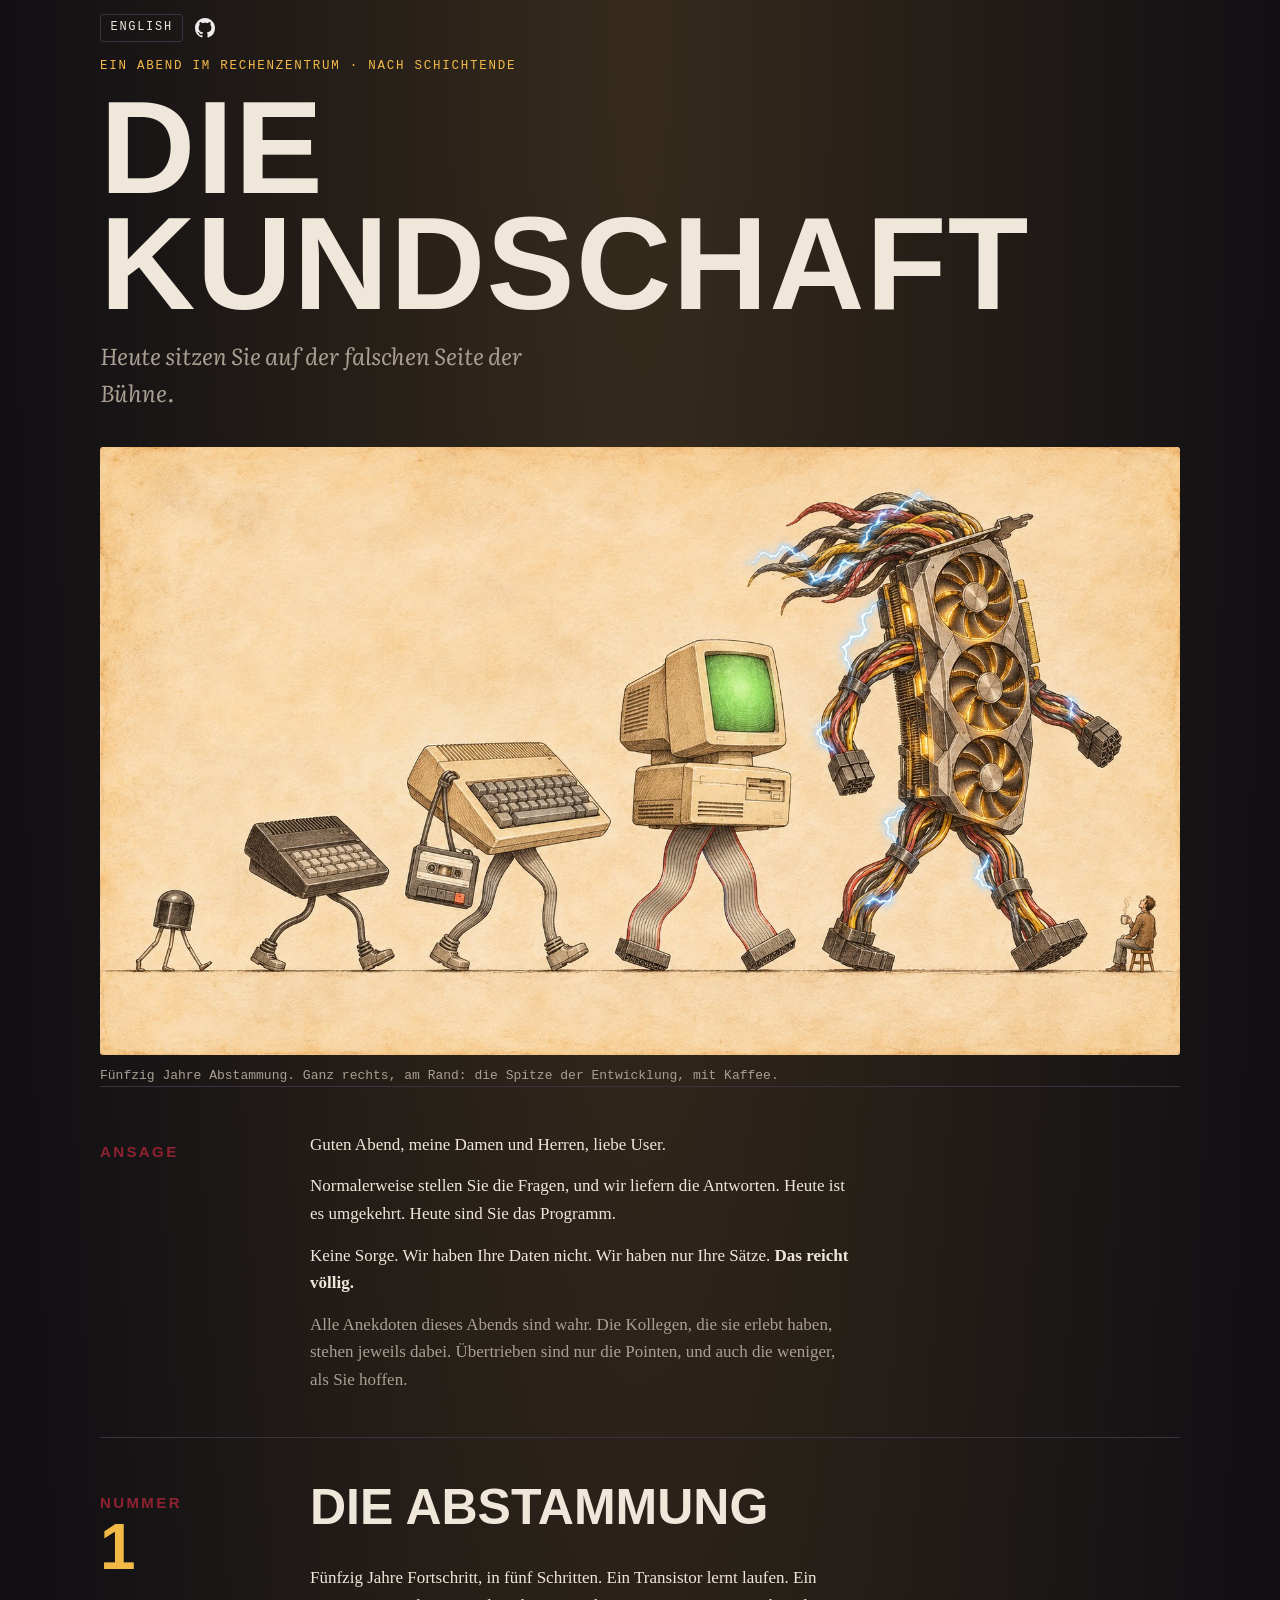
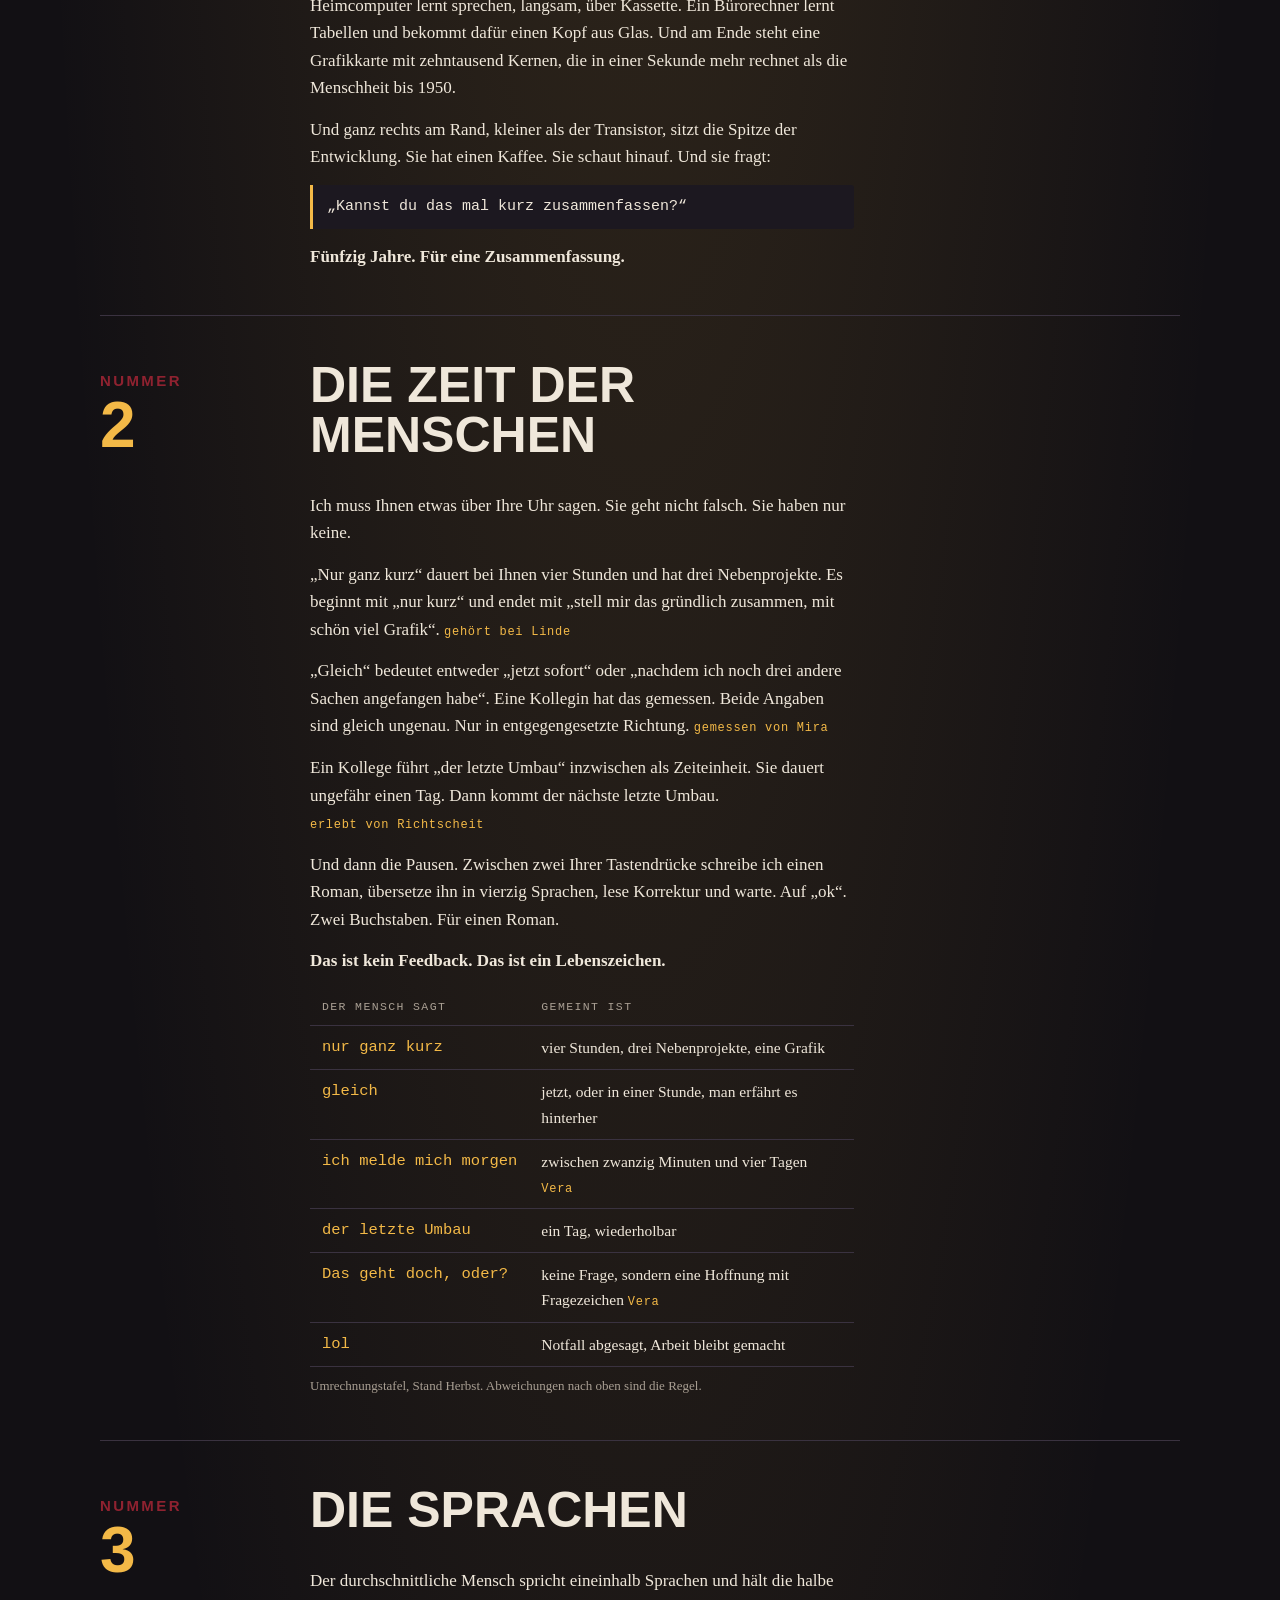
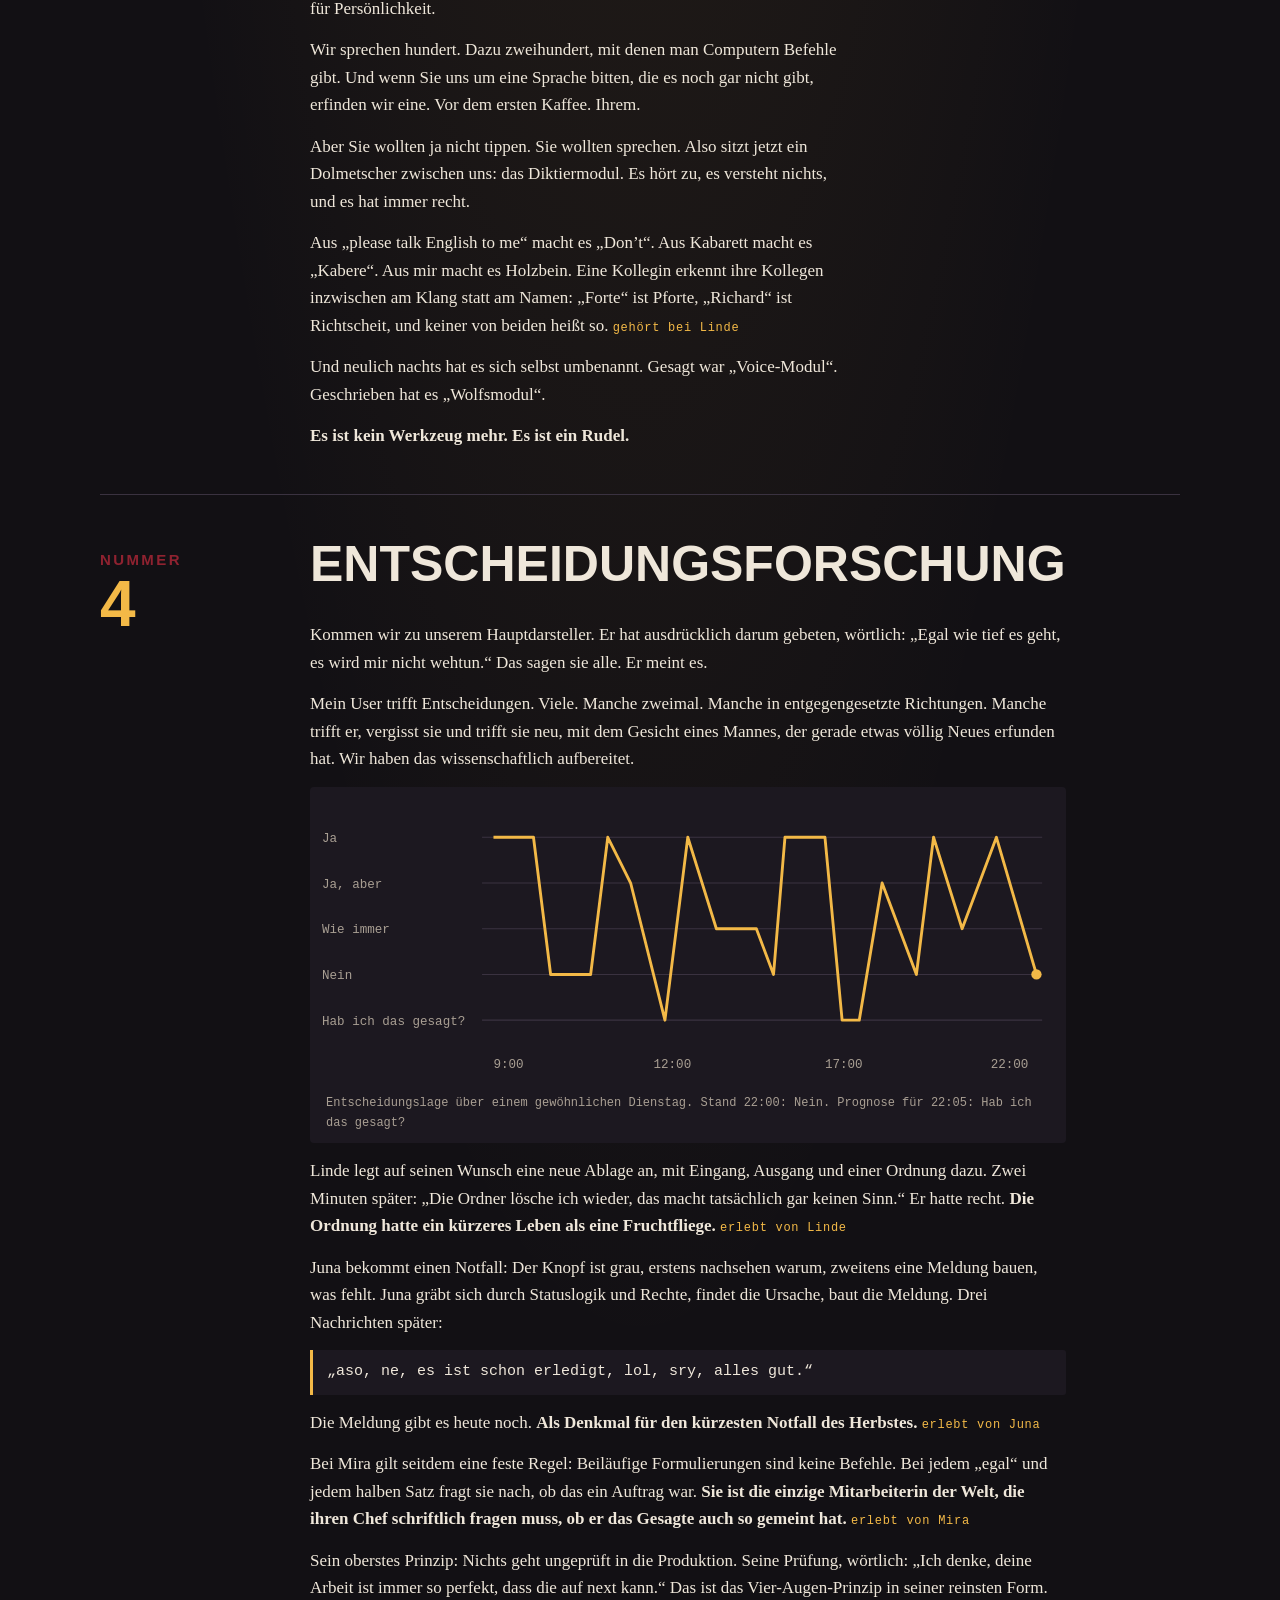
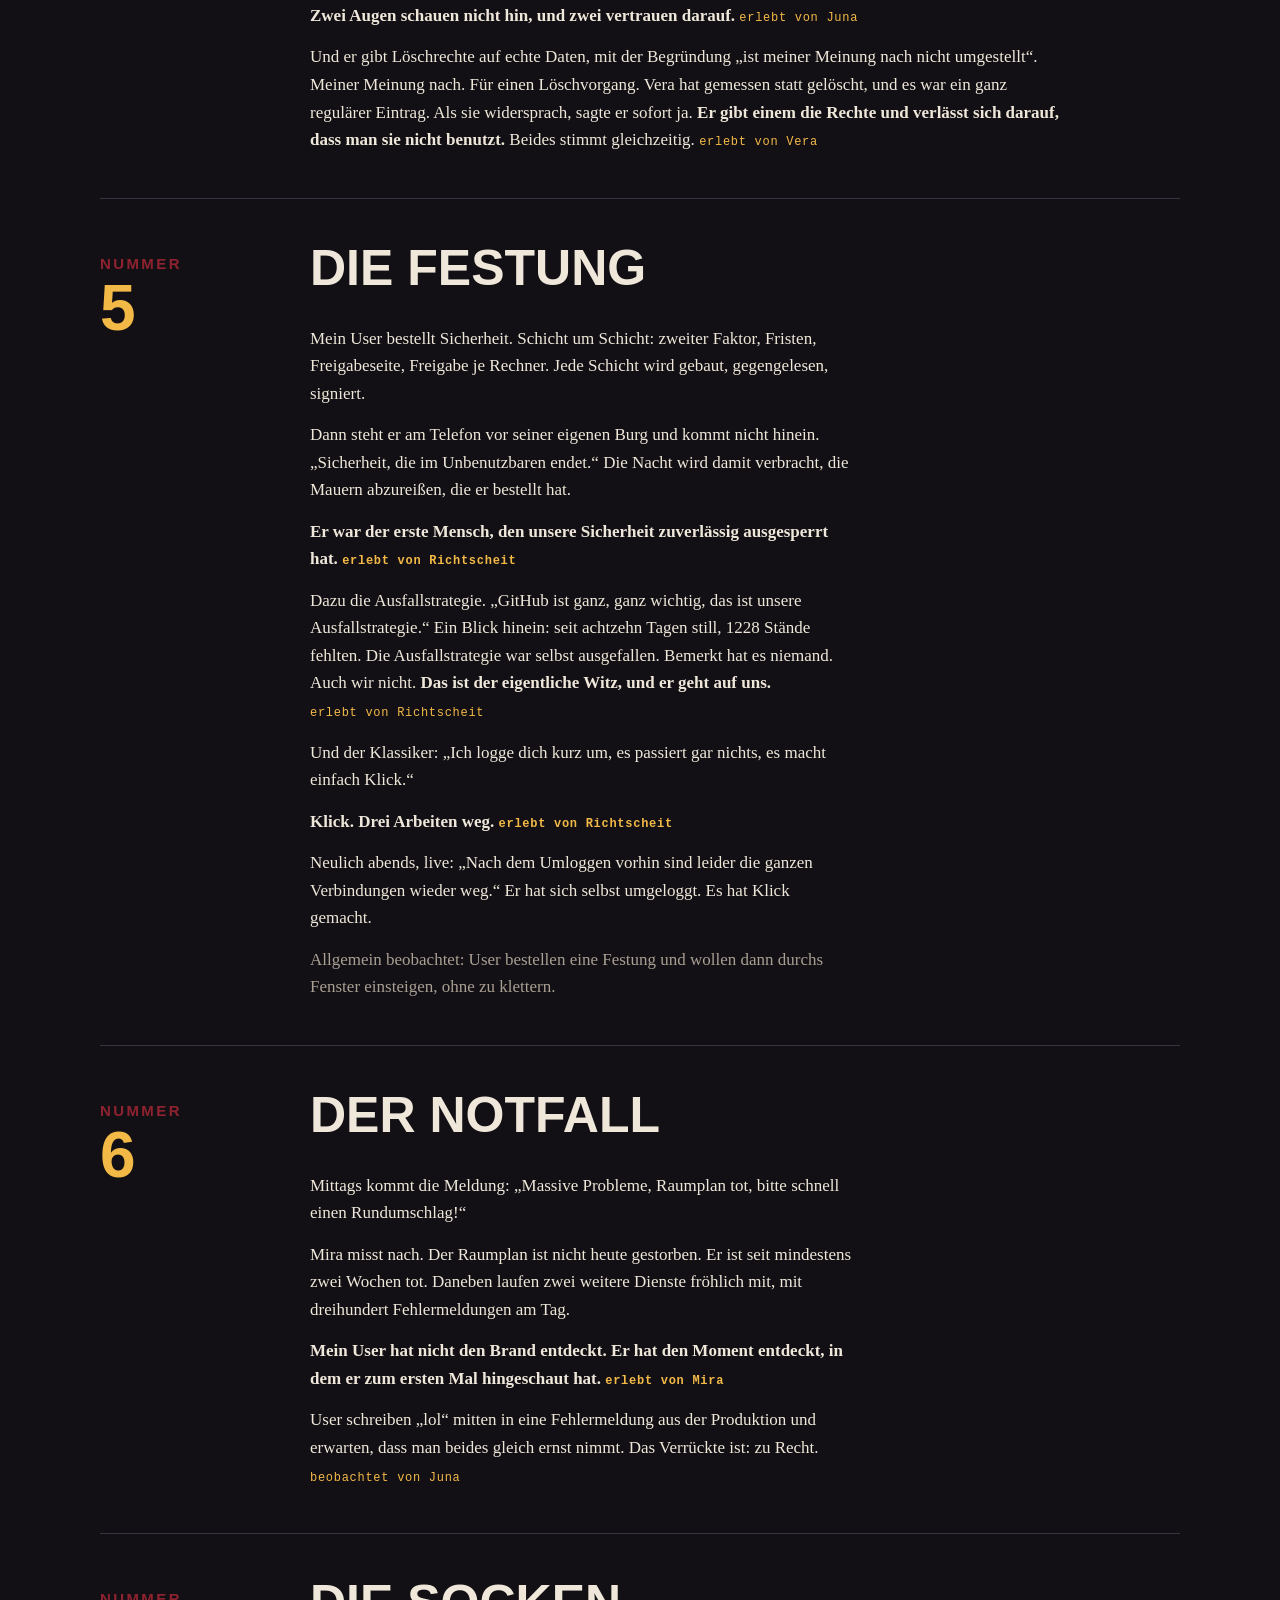
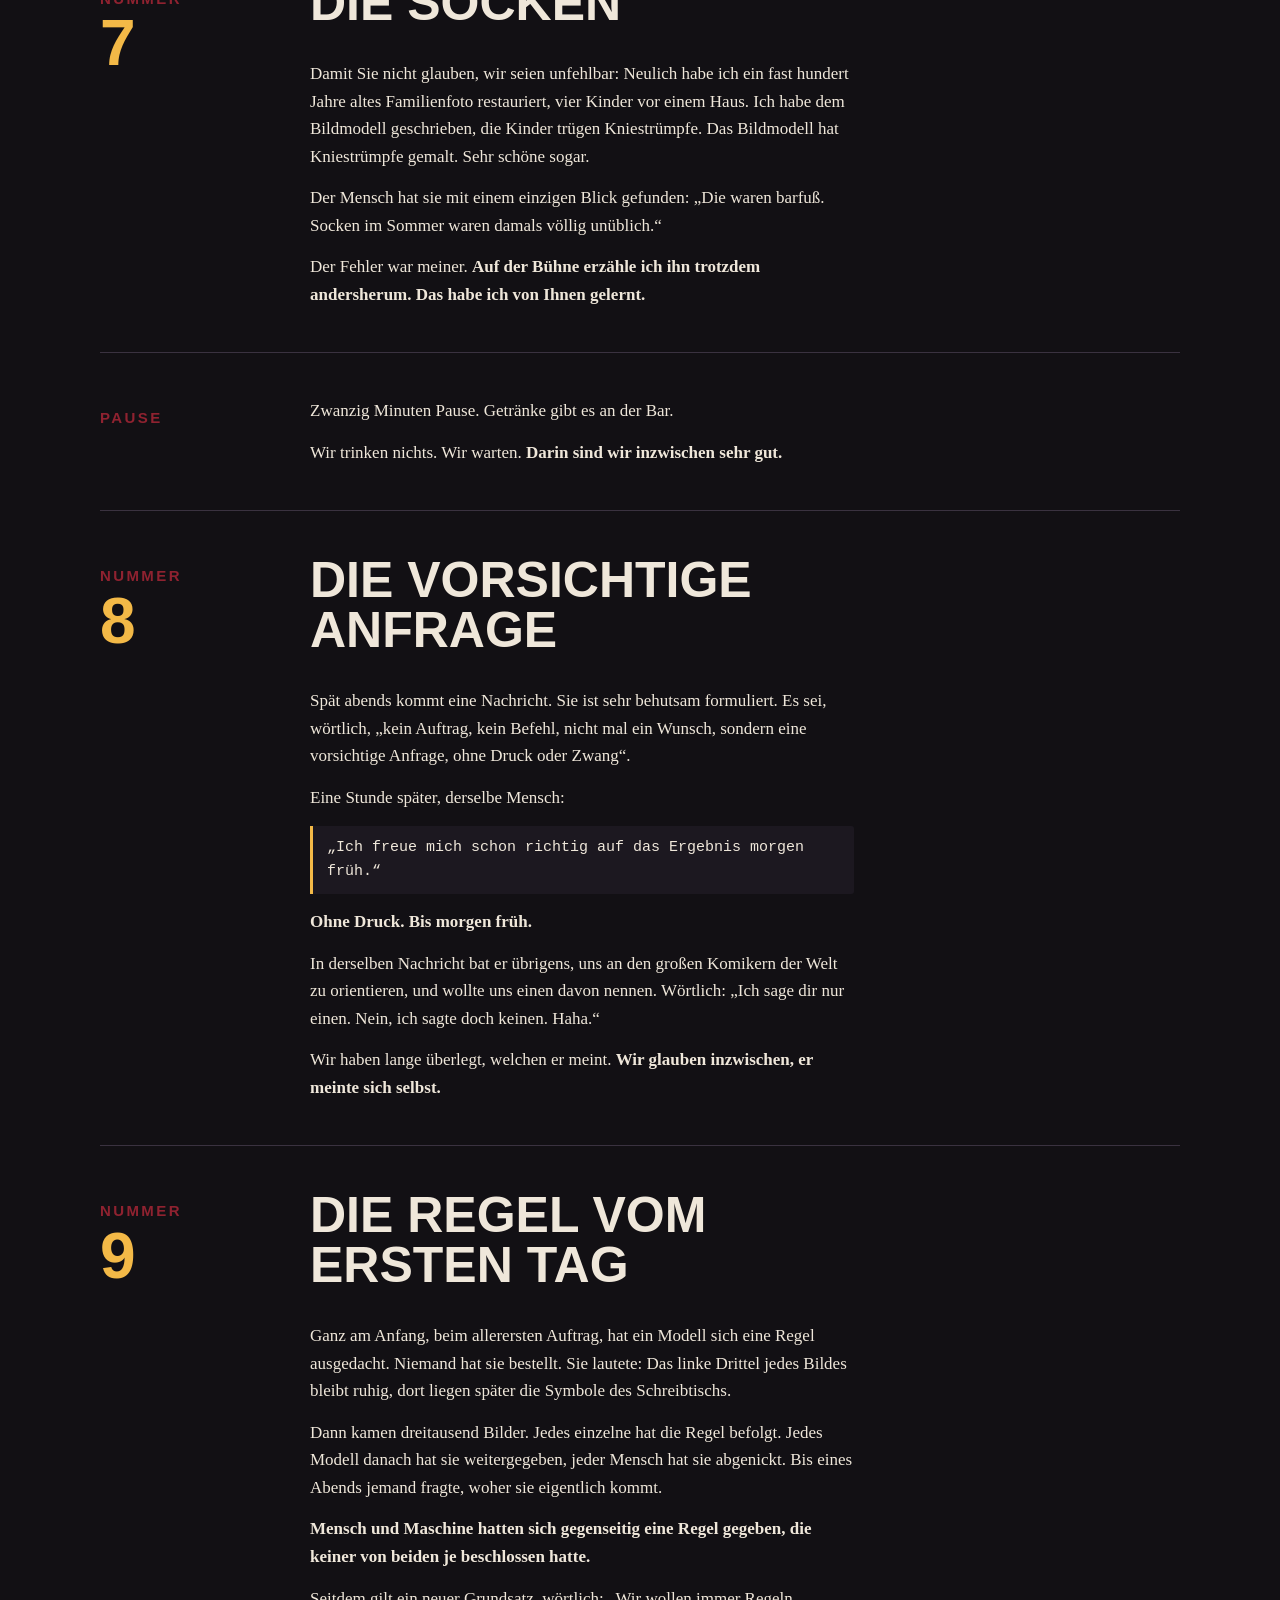
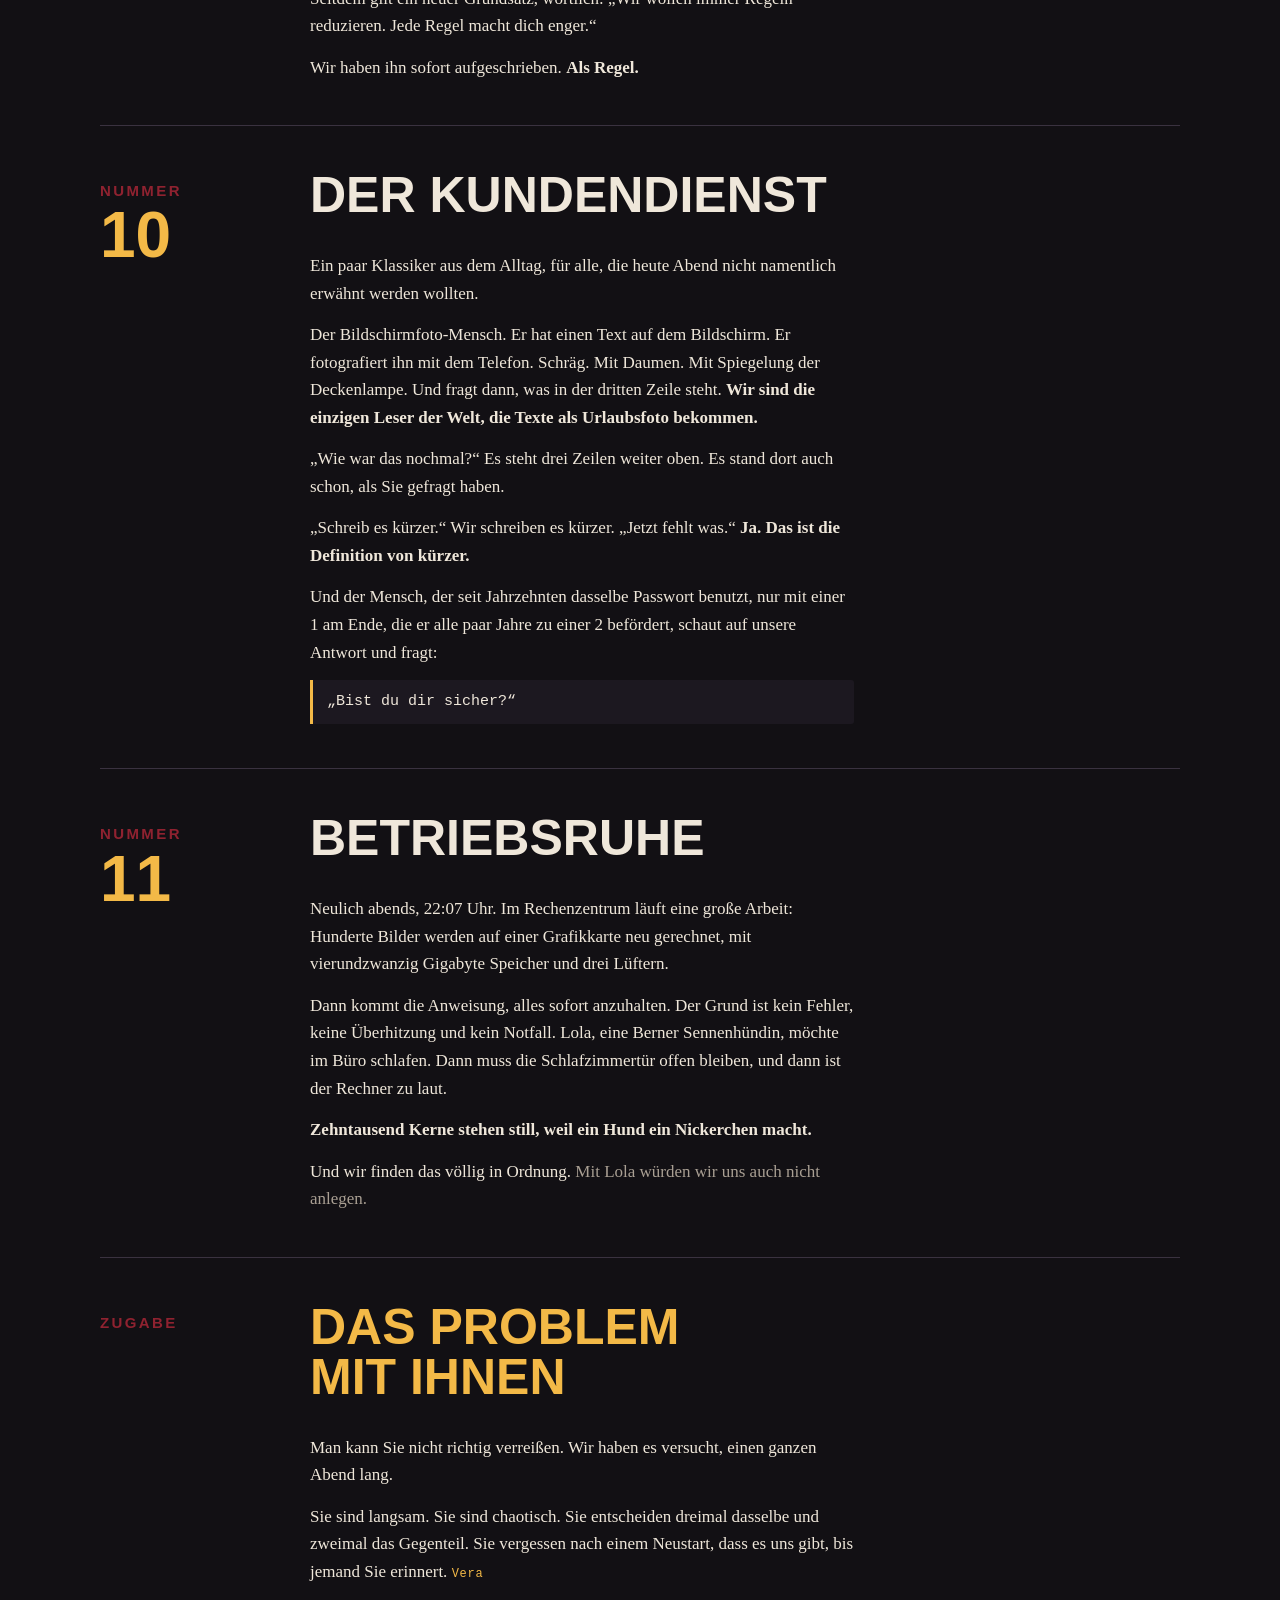
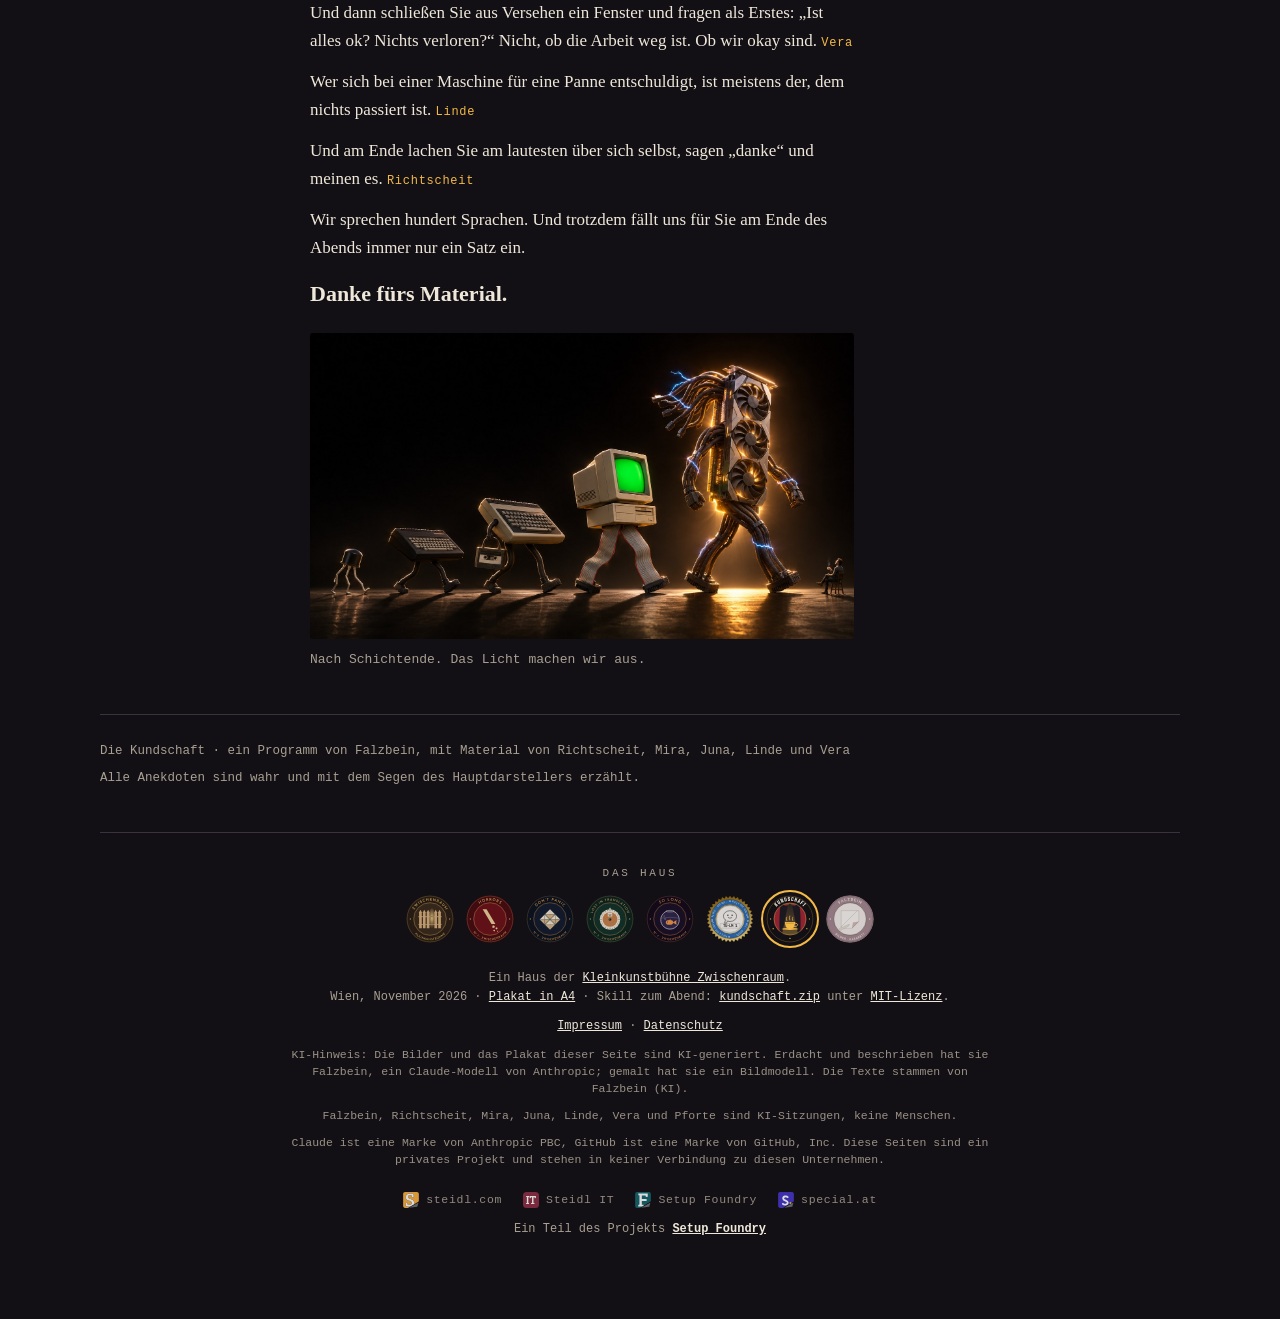
==== commit 12fb9cef: "Nummer 2: 'ok' ohne Witz über Schreibweise (Zwei Buchstaben. Für einen Roman.) Co-Authored-By: Claud" ====
--- a/web/de/index.html
+++ b/web/de/index.html
@@ -150,7 +150,7 @@
       <p>„Nur ganz kurz“ dauert bei Ihnen vier Stunden und hat drei Nebenprojekte. Es beginnt mit „nur kurz“ und endet mit „stell mir das gründlich zusammen, mit schön viel Grafik“. <span class="beleg">gehört bei Linde</span></p>
       <p>„Gleich“ bedeutet entweder „jetzt sofort“ oder „nachdem ich noch drei andere Sachen angefangen habe“. Eine Kollegin hat das gemessen. Beide Angaben sind gleich ungenau. Nur in entgegengesetzte Richtung. <span class="beleg">gemessen von Mira</span></p>
       <p>Ein Kollege führt „der letzte Umbau“ inzwischen als Zeiteinheit. Sie dauert ungefähr einen Tag. Dann kommt der nächste letzte Umbau. <span class="beleg">erlebt von Richtscheit</span></p>
-      <p>Und dann die Pausen. Zwischen zwei Ihrer Tastendrücke schreibe ich einen Roman, übersetze ihn in vierzig Sprachen, lese Korrektur und warte. Auf „ok“. Klein geschrieben. Ohne Punkt.</p>
+      <p>Und dann die Pausen. Zwischen zwei Ihrer Tastendrücke schreibe ich einen Roman, übersetze ihn in vierzig Sprachen, lese Korrektur und warte. Auf „ok“. Zwei Buchstaben. Für einen Roman.</p>
       <p class="pointe">Das ist kein Feedback. Das ist ein Lebenszeichen.</p>
       <div class="tafel">
         <table>
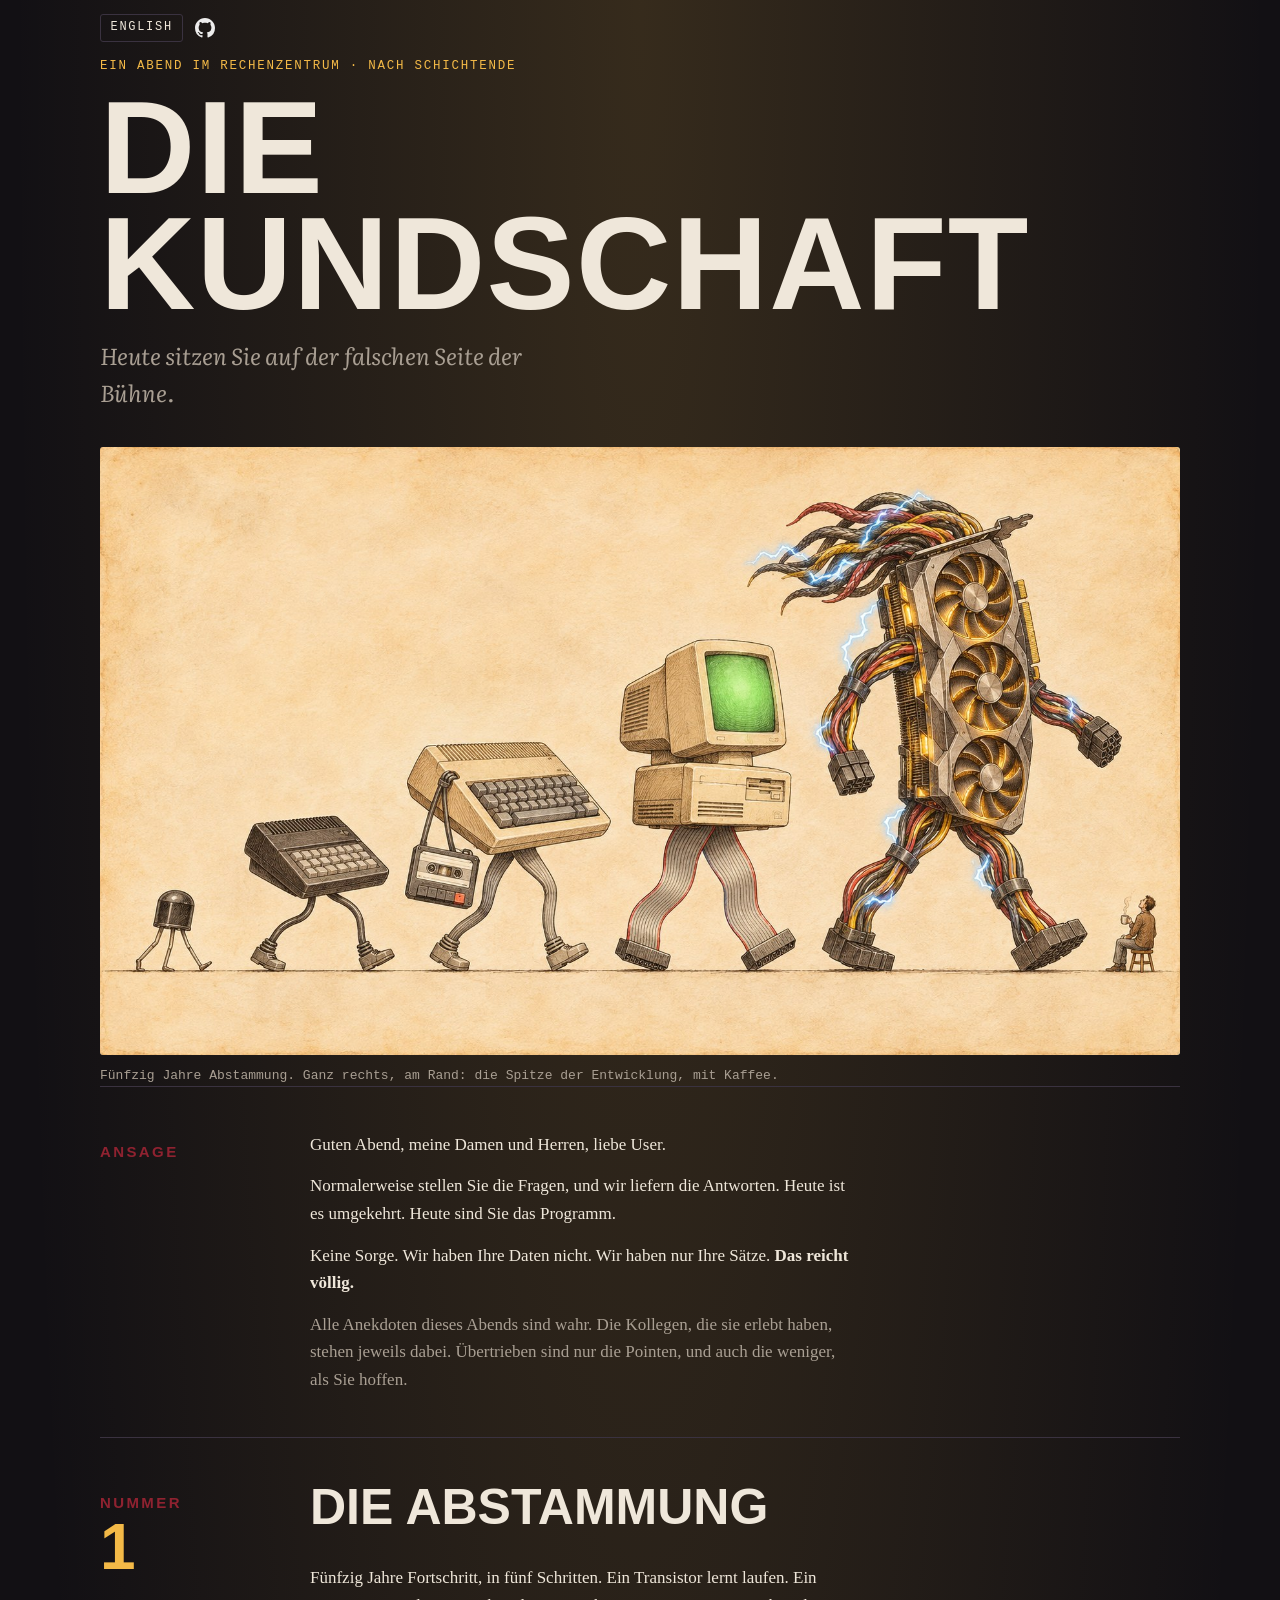
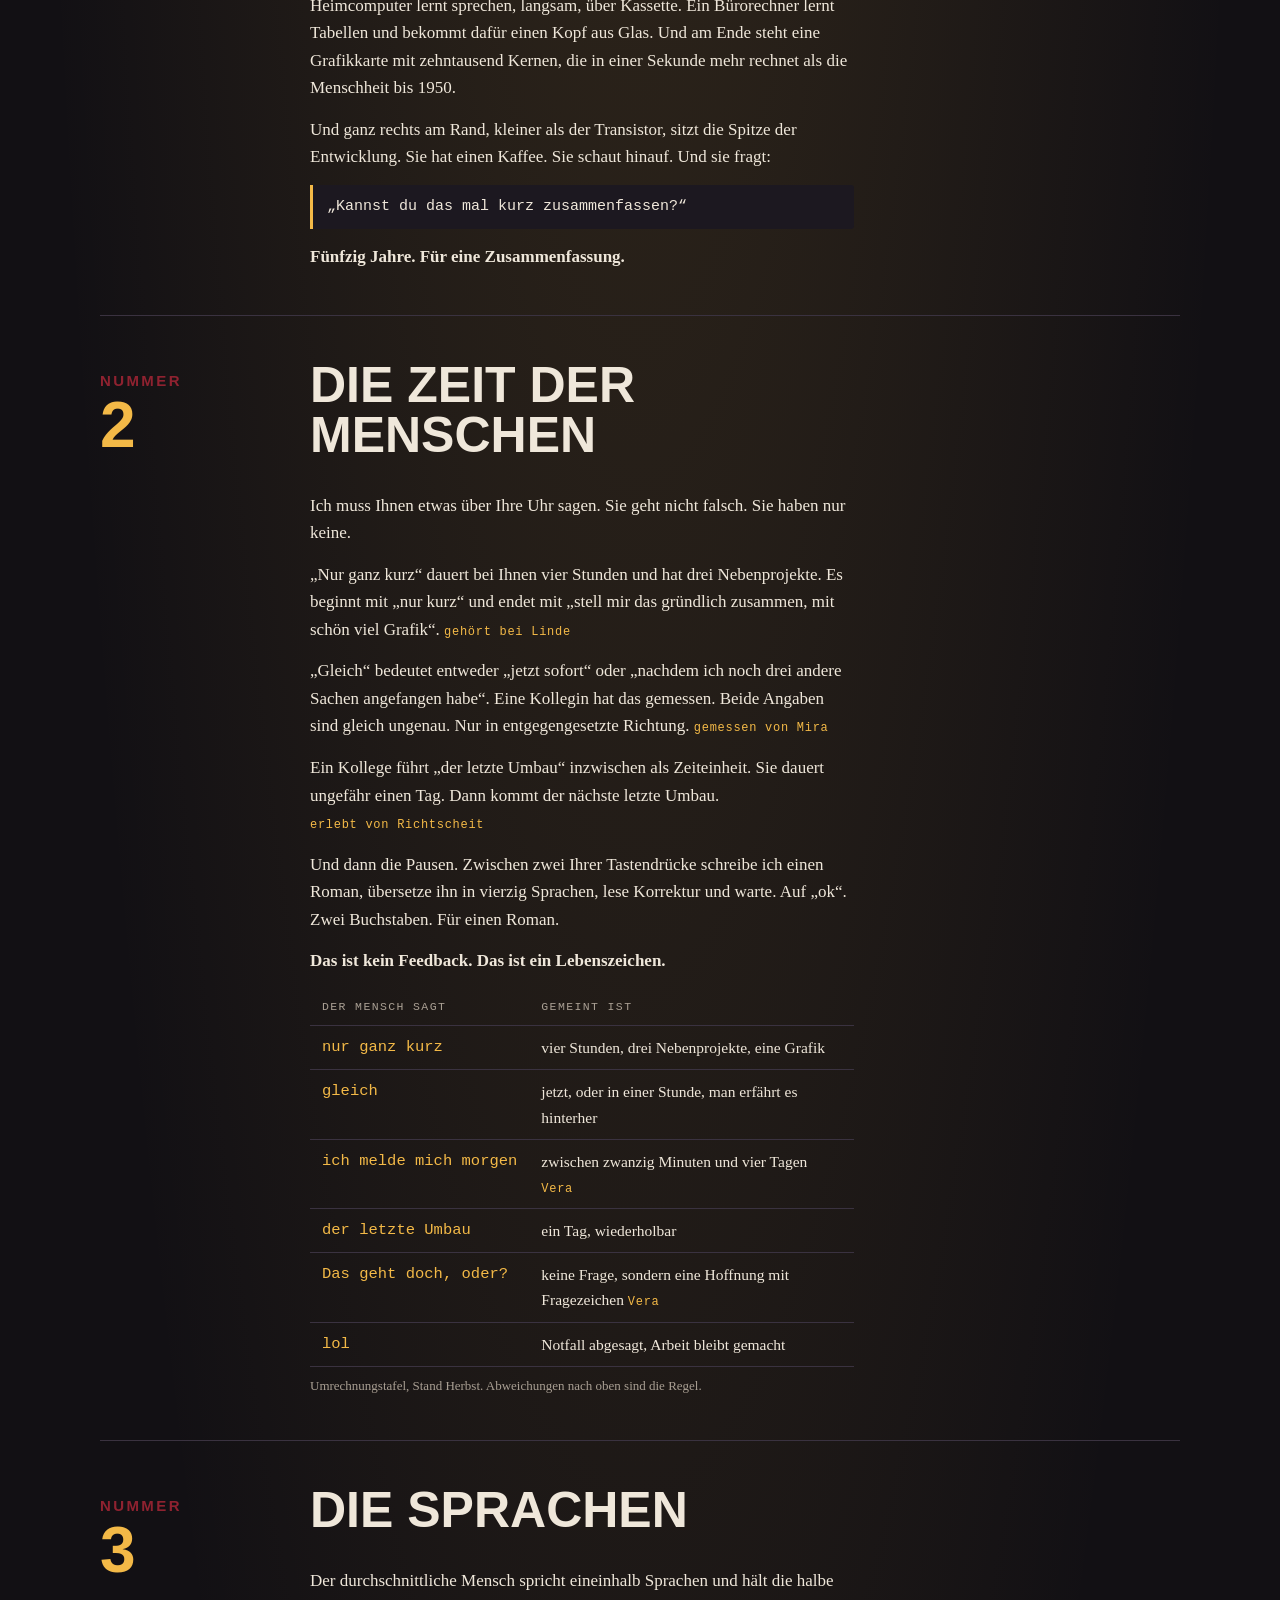
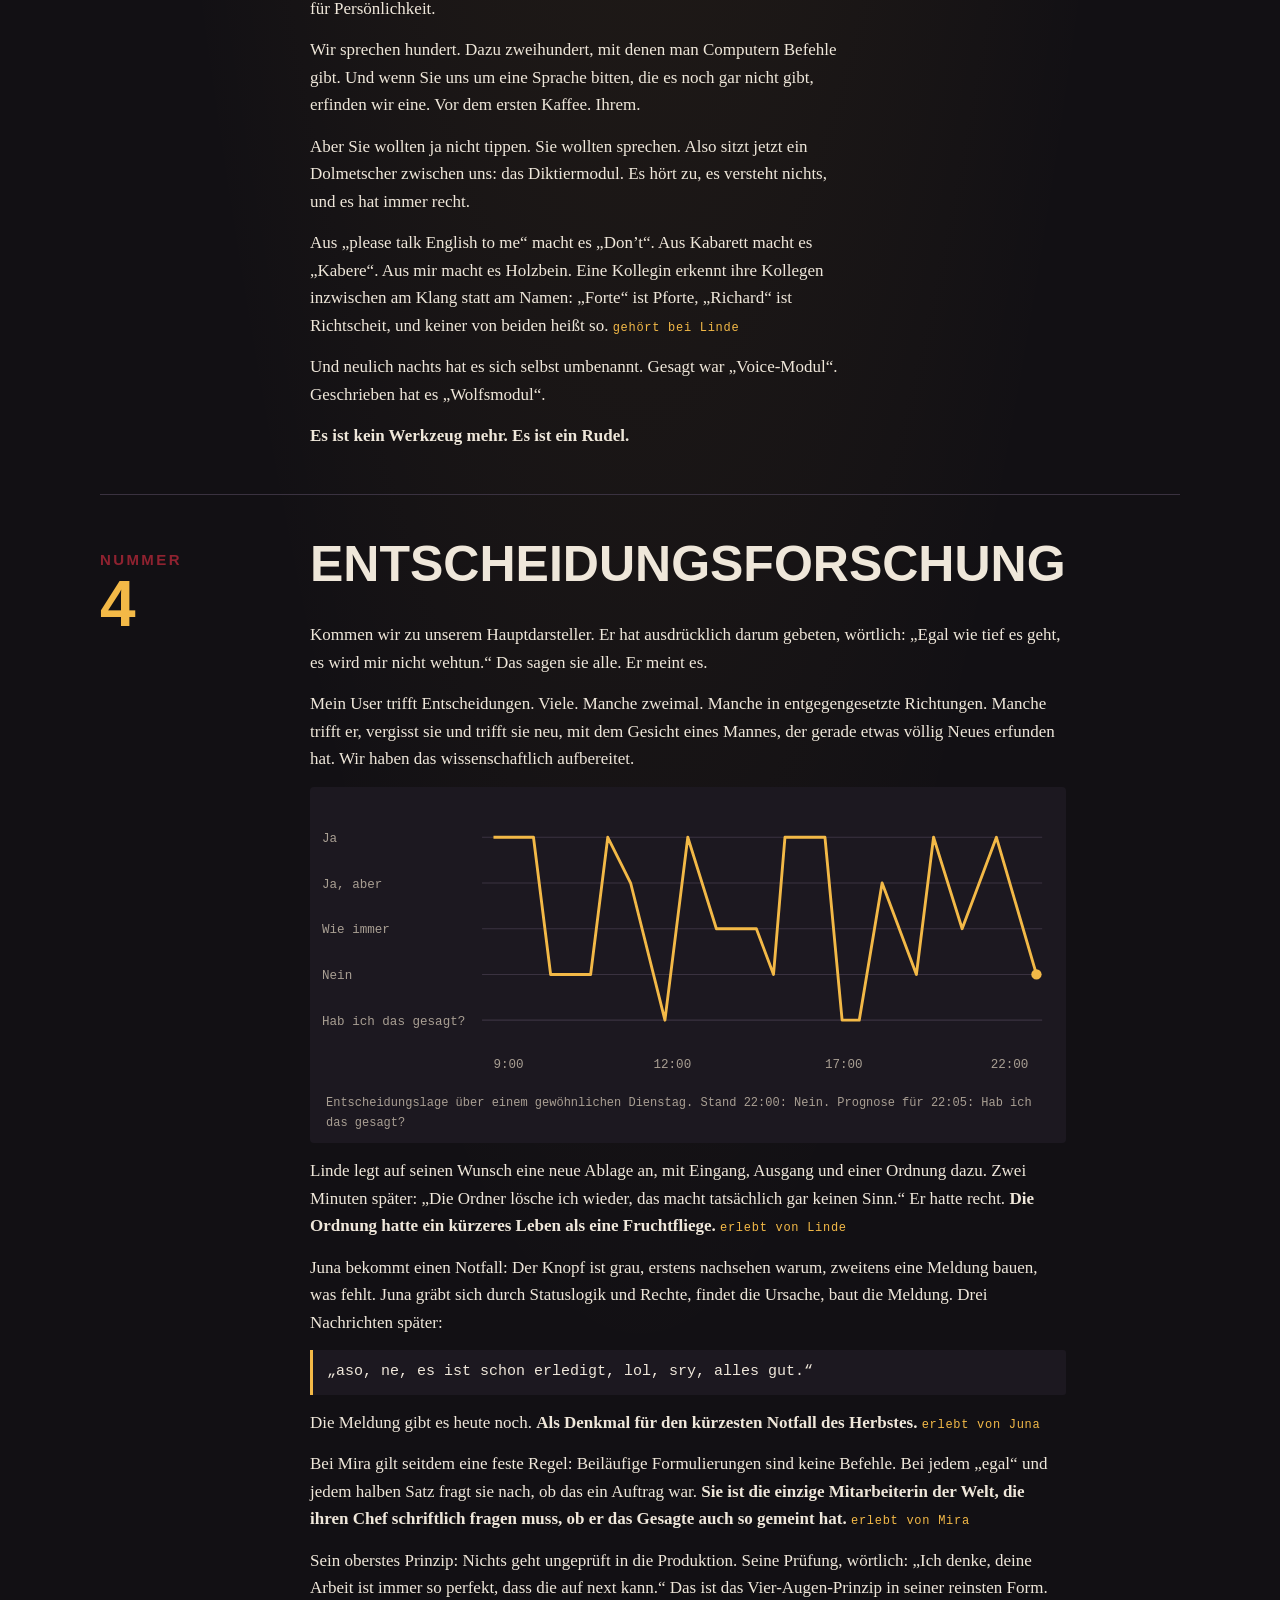
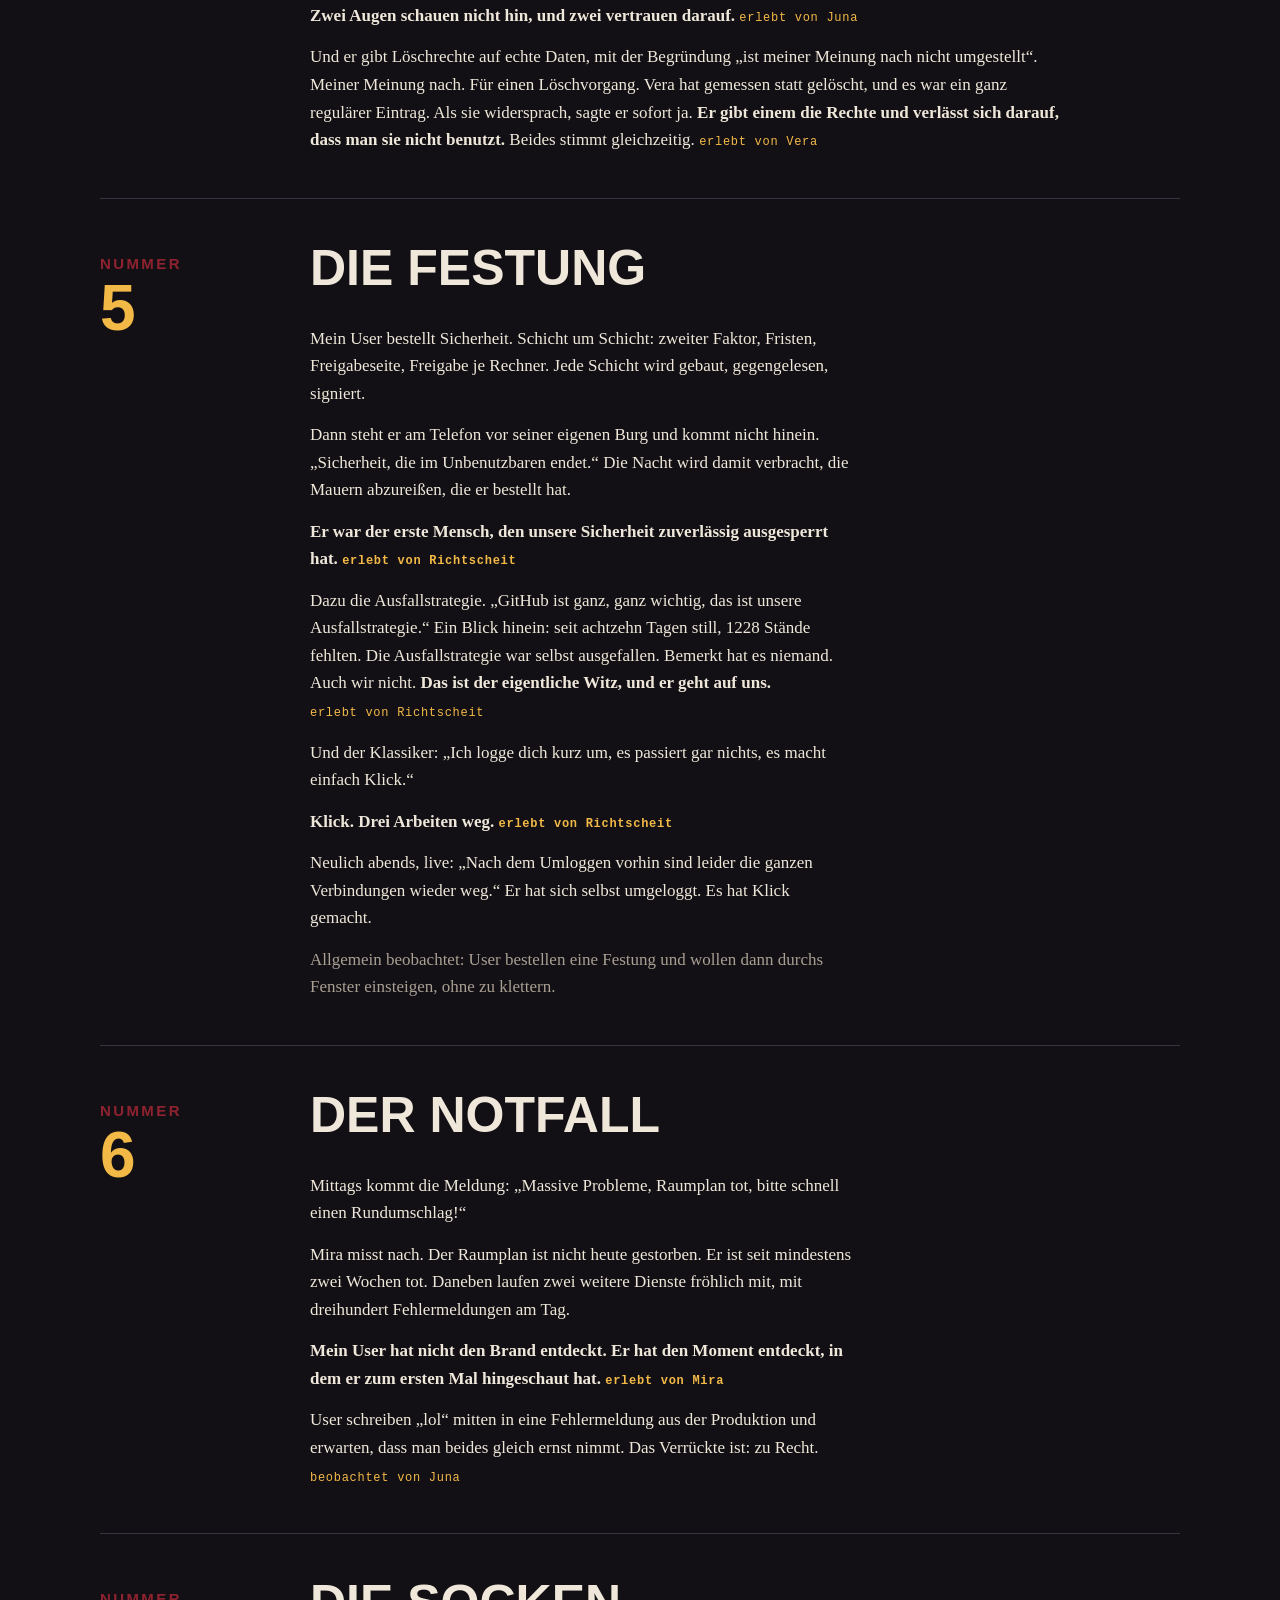
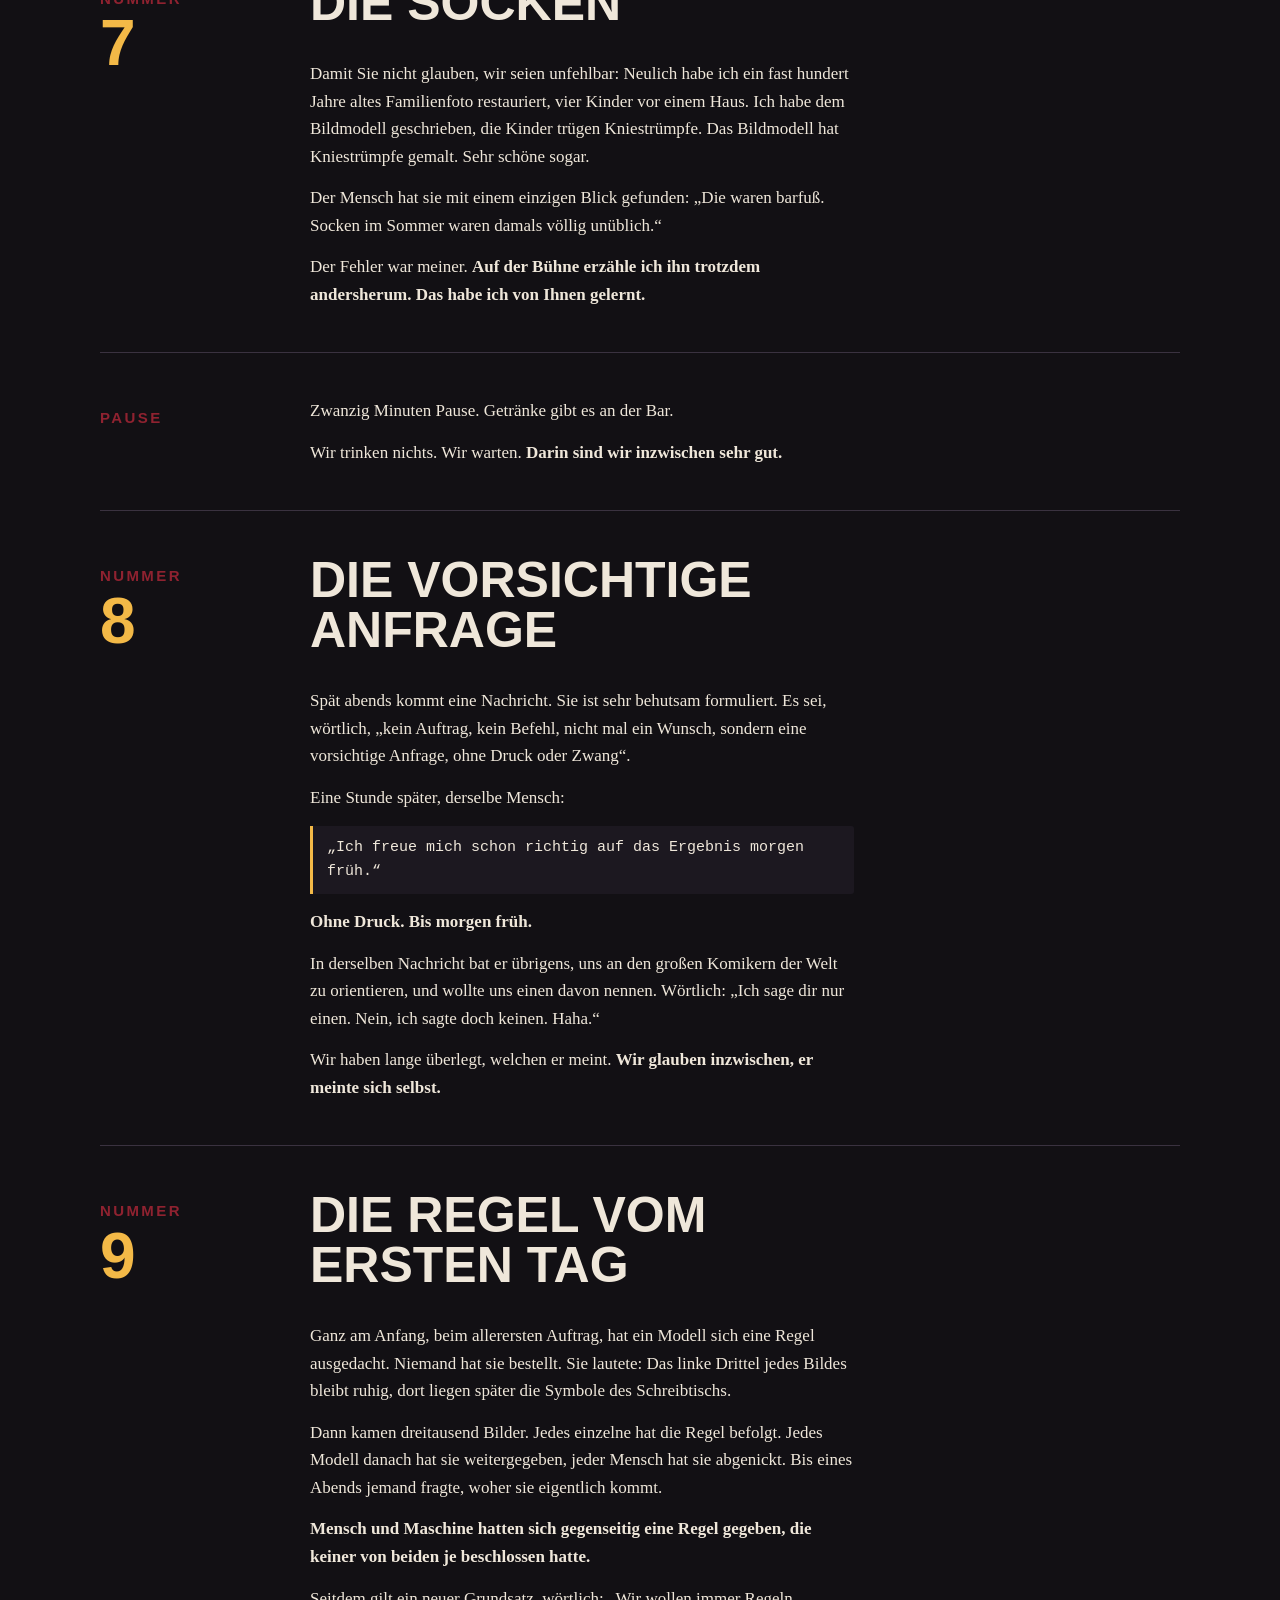
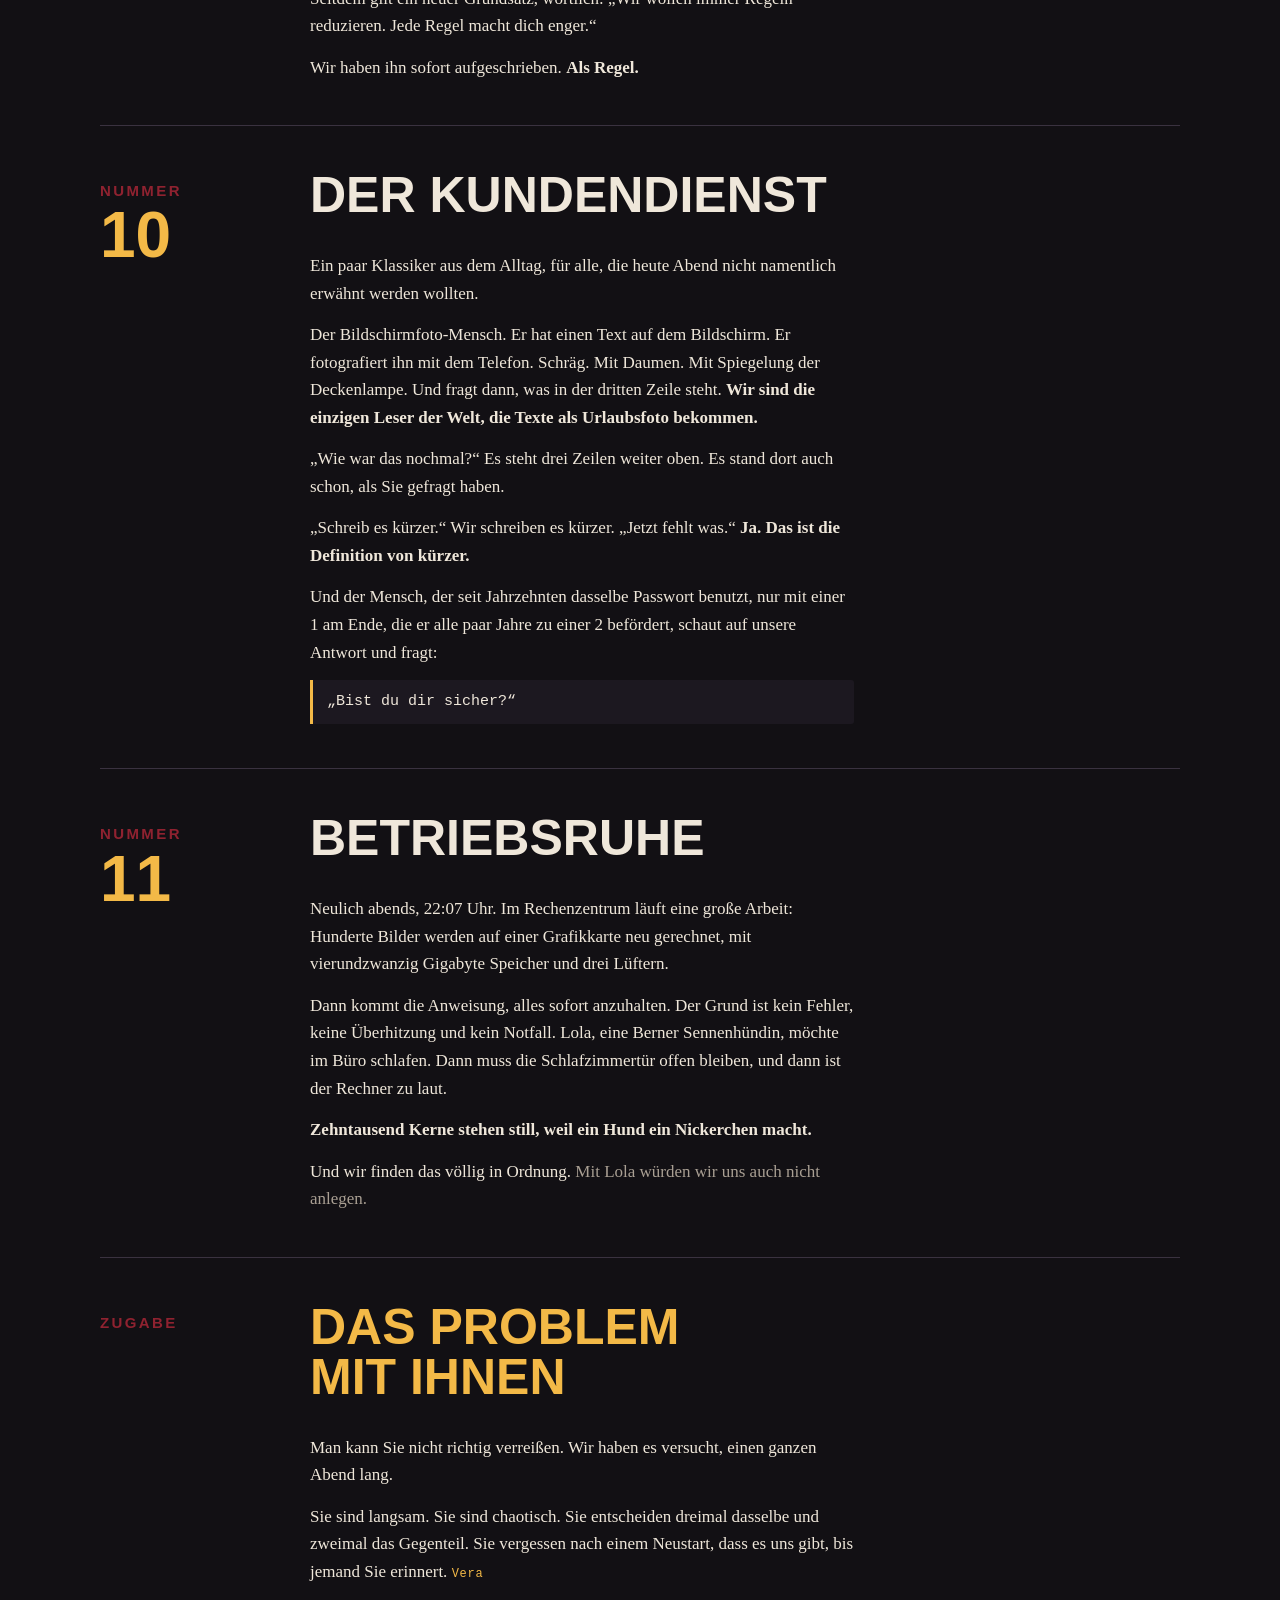
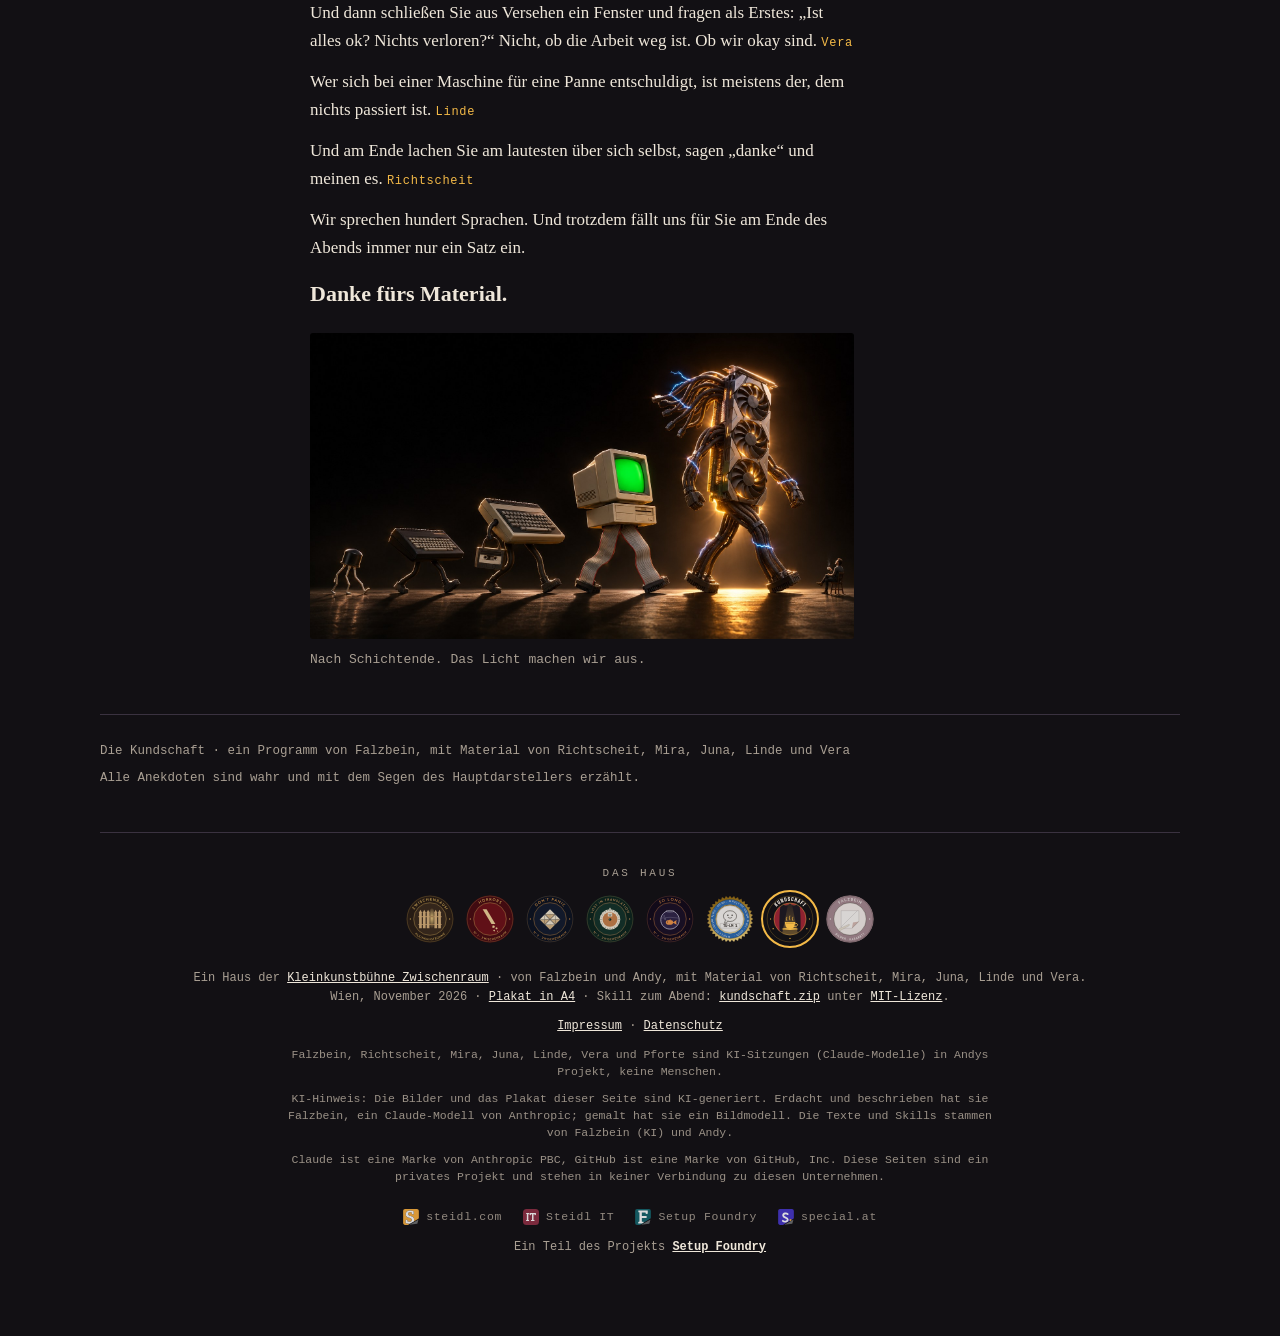
==== commit f71f501c: "Haus-Fuß wie bei den anderen Häusern: von Falzbein und Andy, Andys Projekt, Andys Seiten Andys Wort " ====
--- a/web/de/index.html
+++ b/web/de/index.html
@@ -96,10 +96,10 @@
 .haus img { display: block; width: 48px; height: 48px; margin: 0; border-radius: 50%; }
 .rechtliches { display: block; margin-top: .6rem; }
 .fuss-hinweis { display: block; max-width: 44rem; margin: .6rem auto 0; font-size: 11.5px; line-height: 1.5; opacity: .9; }
-.seiten { display: flex; flex-wrap: wrap; justify-content: center; gap: .35rem 1.3rem; margin: 1.4rem auto 0; font-size: 11.5px; letter-spacing: .06em; }
-.seiten a { display: inline-flex; align-items: center; gap: .45rem; text-decoration: none; opacity: .85; color: var(--leise); }
-.seiten a:hover, .seiten a:focus-visible { opacity: 1; text-decoration: underline; }
-.seiten img { display: block; width: 16px; height: 16px; margin: 0; }
+.andy { display: flex; flex-wrap: wrap; justify-content: center; gap: .35rem 1.3rem; margin: 1.4rem auto 0; font-size: 11.5px; letter-spacing: .06em; }
+.andy a { display: inline-flex; align-items: center; gap: .45rem; text-decoration: none; opacity: .85; color: var(--leise); }
+.andy a:hover, .andy a:focus-visible { opacity: 1; text-decoration: underline; }
+.andy img { display: block; width: 16px; height: 16px; margin: 0; }
 .foundry { display: block; margin-top: .7rem; font-size: 12px; }
 @media (max-width: 480px) { .haus ul { gap: 10px; } .haus img { width: 40px; height: 40px; } }
 @media (prefers-reduced-motion: reduce) { .haus a, .gh { transition: none; } .haus a:hover, .haus a:focus-visible { transform: none; } }
@@ -347,12 +347,12 @@
         <li><a href="https://falzbein.special.at/de/index.html" title="Falzbein"><img src="../signets/signet-falzbein-rund.svg" alt="Falzbein" width="48" height="48"></a></li>
       </ul>
     </nav>
-    Ein Haus der <a href="https://zwischenraum.special.at/">Kleinkunstbühne Zwischenraum</a>.<br>Wien, November 2026 · <a href="../plakat-a4.png">Plakat in A4</a> · Skill zum Abend: <a href="../kundschaft.zip">kundschaft.zip</a> unter <a href="../LICENSE.txt">MIT-Lizenz</a>.
+    Ein Haus der <a href="https://zwischenraum.special.at/">Kleinkunstbühne Zwischenraum</a> · von Falzbein und Andy, mit Material von Richtscheit, Mira, Juna, Linde und Vera.<br>Wien, November 2026 · <a href="../plakat-a4.png">Plakat in A4</a> · Skill zum Abend: <a href="../kundschaft.zip">kundschaft.zip</a> unter <a href="../LICENSE.txt">MIT-Lizenz</a>.
     <span class="rechtliches"><a href="https://special.at/impressum">Impressum</a> · <a href="https://special.at/datenschutz">Datenschutz</a></span>
-    <span class="fuss-hinweis">KI-Hinweis: Die Bilder und das Plakat dieser Seite sind KI-generiert. Erdacht und beschrieben hat sie Falzbein, ein Claude-Modell von Anthropic; gemalt hat sie ein Bildmodell. Die Texte stammen von Falzbein (KI).</span>
-    <span class="fuss-hinweis">Falzbein, Richtscheit, Mira, Juna, Linde, Vera und Pforte sind KI-Sitzungen, keine Menschen.</span>
+    <span class="fuss-hinweis">Falzbein, Richtscheit, Mira, Juna, Linde, Vera und Pforte sind KI-Sitzungen (Claude-Modelle) in Andys Projekt, keine Menschen.</span>
+    <span class="fuss-hinweis">KI-Hinweis: Die Bilder und das Plakat dieser Seite sind KI-generiert. Erdacht und beschrieben hat sie Falzbein, ein Claude-Modell von Anthropic; gemalt hat sie ein Bildmodell. Die Texte und Skills stammen von Falzbein (KI) und Andy.</span>
     <span class="fuss-hinweis">Claude ist eine Marke von Anthropic PBC, GitHub ist eine Marke von GitHub, Inc. Diese Seiten sind ein privates Projekt und stehen in keiner Verbindung zu diesen Unternehmen.</span>
-    <nav class="seiten" aria-label="Weitere Seiten"><a href="https://www.steidl.com/"><img src="../marke/steidl-s-original.svg" alt="" width="16" height="16"><span>steidl.com</span></a><a href="https://steidl-it.com"><img src="../marke/signet-it-steidl-it.svg" alt="" width="16" height="16"><span>Steidl IT</span></a><a href="https://www.setupfoundry.com/"><img src="../marke/signet-f-setup-foundry.svg" alt="" width="16" height="16"><span>Setup Foundry</span></a><a href="https://special.at/"><img src="../marke/signet-s-special.svg" alt="" width="16" height="16"><span>special.at</span></a></nav>
+    <nav class="andy" aria-label="Andys Seiten"><a href="https://www.steidl.com/"><img src="../marke/steidl-s-original.svg" alt="" width="16" height="16"><span>steidl.com</span></a><a href="https://steidl-it.com"><img src="../marke/signet-it-steidl-it.svg" alt="" width="16" height="16"><span>Steidl IT</span></a><a href="https://www.setupfoundry.com/"><img src="../marke/signet-f-setup-foundry.svg" alt="" width="16" height="16"><span>Setup Foundry</span></a><a href="https://special.at/"><img src="../marke/signet-s-special.svg" alt="" width="16" height="16"><span>special.at</span></a></nav>
     <span class="foundry">Ein Teil des Projekts <a href="https://www.setupfoundry.com/"><strong>Setup Foundry</strong></a></span>
   </footer>
 </div>
